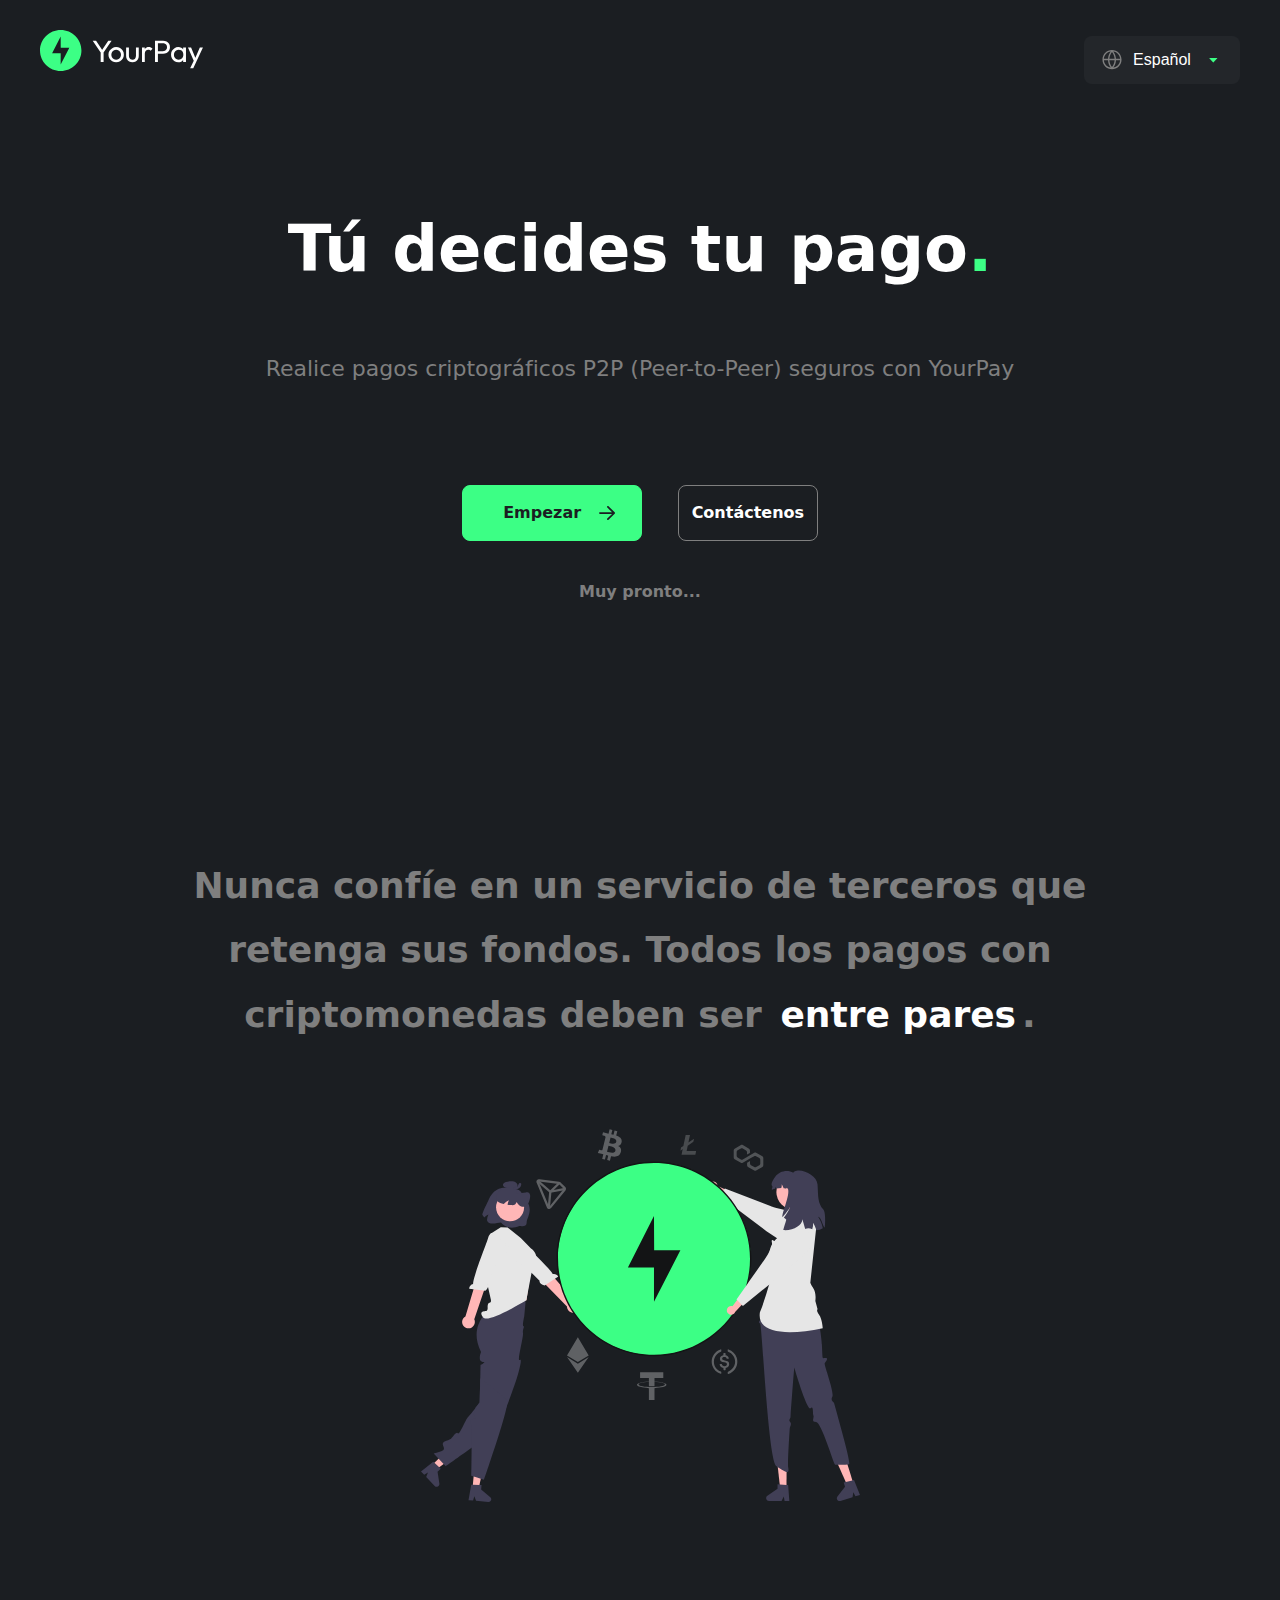
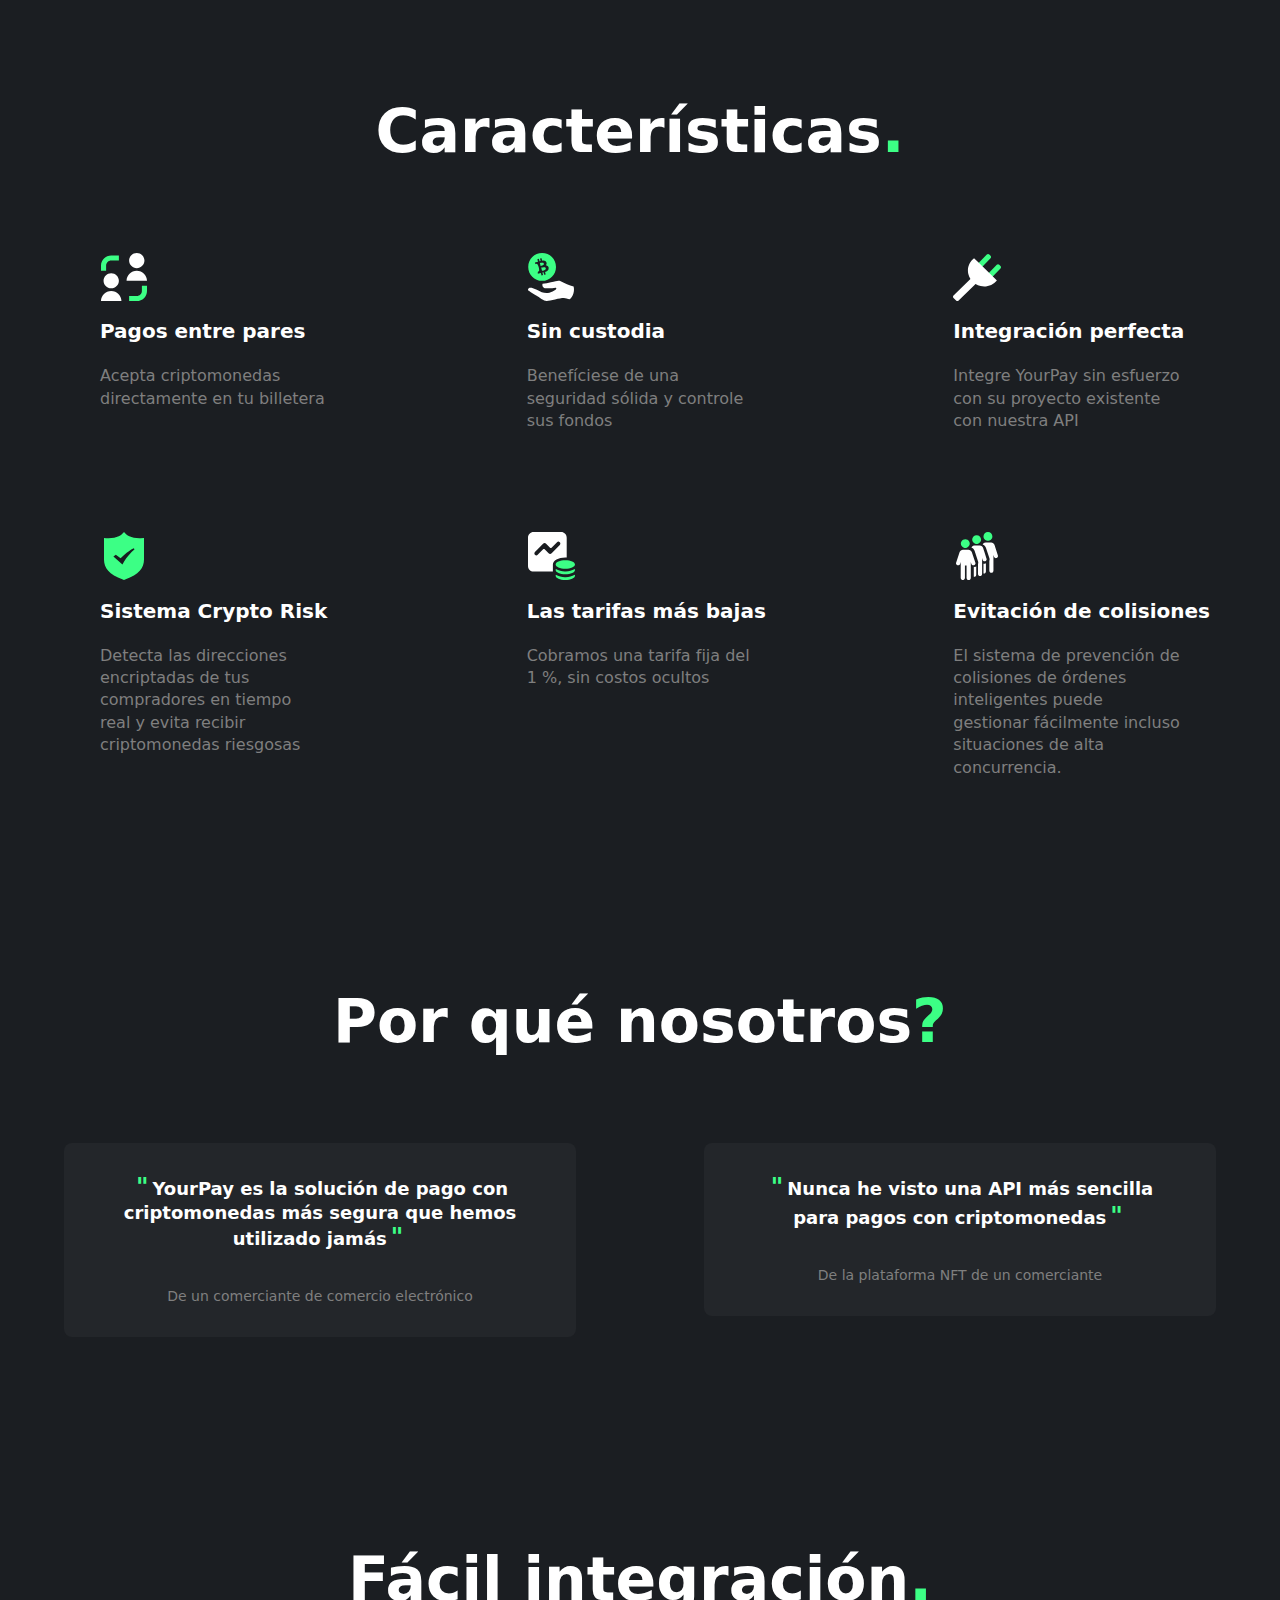
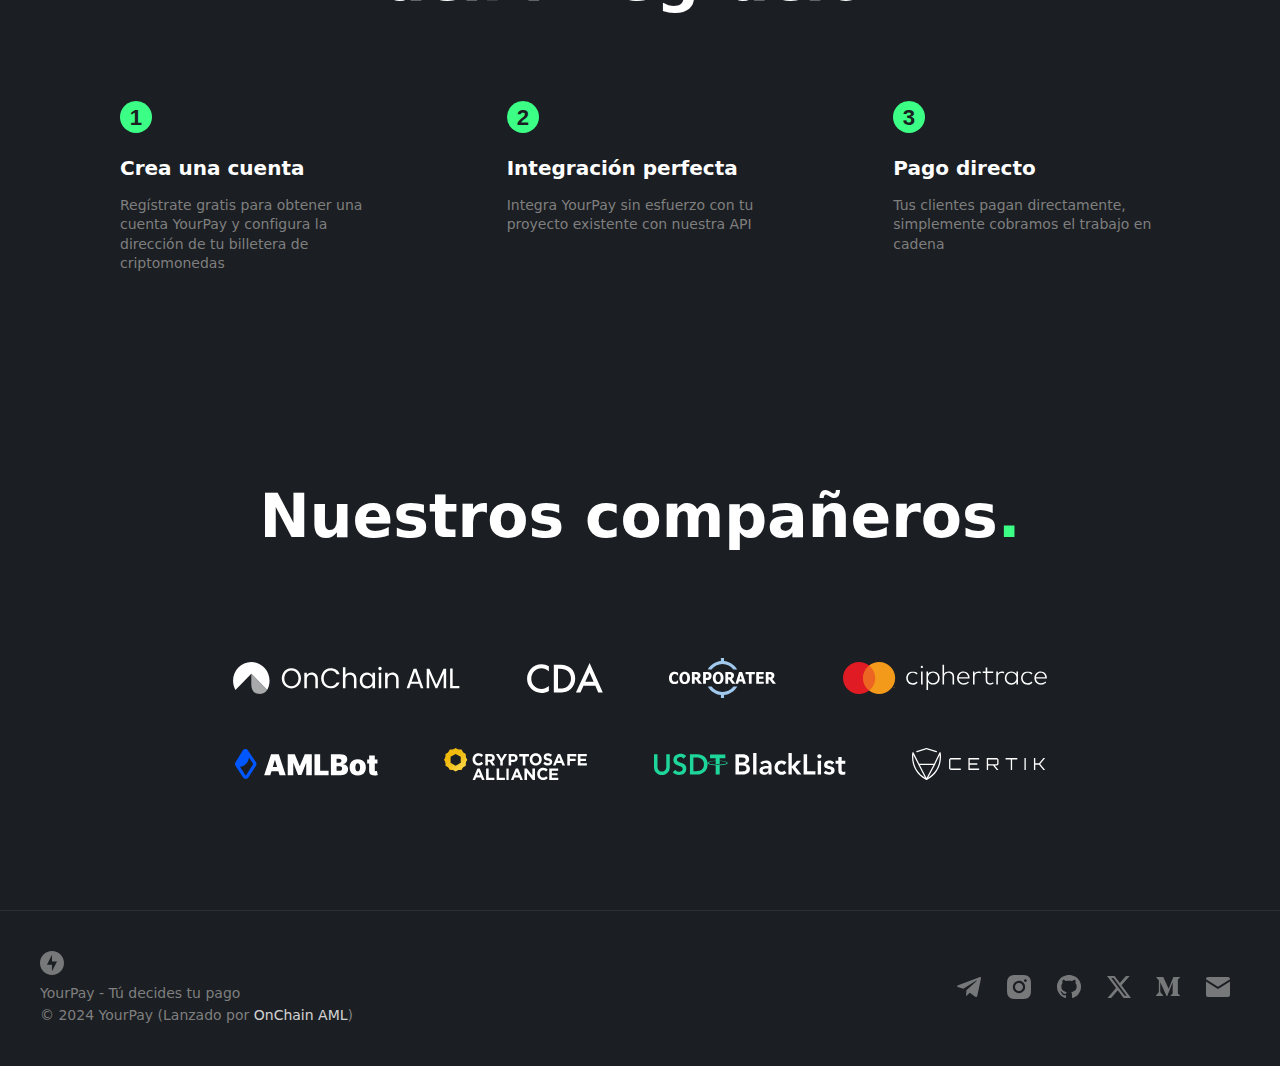
==== es/index.html @ e9e7b2b2 "Add files via upload" ====
<!doctype html>
<html lang="es">
<head>
    <meta charset="utf-8"/>

    <title>YourPay — Acepte pagos en criptomonedas con YourPay</title>

    <meta http-equiv="X-UA-Compatible" content="IE=edge">
    <meta name="viewport" content="width=device-width,initial-scale=1">
    
    <meta name="description" content="YourPay es una pasarela de pago de criptomonedas líder que ofrece pagos de criptomonedas instantáneos. Realice pagos de criptomonedas P2P (peer to peer) seguros con YourPay.">
    <meta name="keywords" content="YourPay, Pasarela de pagos criptográficos, pagos criptográficos P2P, pasarela criptográfica, API de pago criptográfico, pago USDT con Tether, pago Web3">

    <!-- Open Graph / Facebook -->
    <meta property="og:type" content="website">
    <meta property="og:url" content="https://yourpay.ink">
    <meta property="og:title" content="YourPay — Acepte pagos en criptomonedas con YourPay">
    <meta property="og:description" content="YourPay es una pasarela de pago de criptomonedas líder que ofrece pagos de criptomonedas instantáneos. Realice pagos de criptomonedas P2P (peer to peer) seguros con YourPay.">
    <meta property="og:site_name" content="YourPay">
    <meta property="og:image" content="../static/img/yourpay_image.png">

    <!-- Twitter -->
    <meta name="twitter:image" content="../static/img/yourpay_image.png">
    <meta name="twitter:card" content="summary_large_image">
    <meta name="twitter:site" content="@YourPayOfficial">
    <meta name="twitter:creator" content="@YourPayOfficial">
    <meta name="twitter:title" content="YourPay — Acepte pagos en criptomonedas con YourPay">
    <meta name="twitter:description" content="YourPay es una pasarela de pago de criptomonedas líder que ofrece pagos de criptomonedas instantáneos. Realice pagos de criptomonedas P2P (peer to peer) seguros con YourPay.">

    <link rel="shortcut icon" type="image/x-icon" href="../static/img/favicon.png"/>
    <link rel="stylesheet" href="../static/css/style.css?278634" />

</head>

<body class="app">

    <div class="wrap header">
        <h1 class="brand" title="YourPay"><img src="../static/img/logo.svg" width="164" height="auto" title="YourPay" alt="YourPay"></h1>
        <div class="language-menus">
          <button onclick="myFunction()" class="dropbtn"><span class="icon-language"></span>Español</button>
          <div id="myDropdown" class="dropdown-content">
            <a href="../">English</a>
            <a href="../zh-CN/">简体中文</a>
            <a href="../zh-TW/">繁體中文</a>
            <a href="../fr/">Français</a>
            <a href="../ja/">日本語</a>
            <a href="javascript:void(0)" class="active">Español</a>
            <a href="../ko/">한국어</a>
          </div>
        </div>
        <h2>Tú decides tu pago<em>.</em></h2>
        <p>Realice pagos criptográficos P2P (Peer-to-Peer) seguros con YourPay</p>
        <div class="guide">
            <a href="javascript:void(0)" class="btn-launch" disabled="disabled">Empezar</a>
            <a href="https://t.me/YourPay_ink" class="btn-contact" target="_blank">Contáctenos</a>
            <p>Muy pronto...</p>
        </div>
    </div>

    <div class="wrap slogan">
        <h3>
            Nunca confíe en un servicio de terceros que retenga sus fondos. Todos los pagos con criptomonedas deben ser <strong>entre pares</strong>.</h3>
        <img src="../static/img/slogan.svg?9375424" width="440" height="auto" title="Crypto Payments" alt="Crypto Payments">
    </div>

    <div class="wrap features">
        <h4 class="title">Características<em>.</em></h4>
        <div class="clearfix">
            <div class="item">
                <img src="../static/img/icon-feature-01.svg" width="48" height="48" title="Peer-to-peer Payments" alt="Peer-to-peer Payments">
                <h5>Pagos entre pares</h5>
                <p>Acepta criptomonedas directamente en tu billetera</p>
            </div>
            <div class="item">
                <img src="../static/img/icon-feature-02.svg" width="48" height="48" title="Non-Custodial" alt="Non-Custodial">
                <h5>Sin custodia</h5>
                <p>Benefíciese de una seguridad sólida y controle sus fondos</p>
            </div>
            <div class="item">
                <img src="../static/img/icon-feature-03.svg" width="48" height="48" title="Seamless Integration" alt="Seamless Integration">
                <h5>Integración perfecta</h5>
                <p>Integre YourPay sin esfuerzo con su proyecto existente con nuestra API</p>
            </div>
            <div class="item">
                <img src="../static/img/icon-feature-04.svg" width="48" height="48" title="Crypto Risk system" alt="Crypto Risk system">
                <h5>Sistema Crypto Risk</h5>
                <p>Detecta las direcciones encriptadas de tus compradores en tiempo real y evita recibir criptomonedas riesgosas</p>
            </div>
            <div class="item">
                <img src="../static/img/icon-feature-05.svg" width="48" height="48" title="Lowest fees" alt="Lowest fees">
                <h5>Las tarifas más bajas</h5>
                <p>Cobramos una tarifa fija del 1 %, sin costos ocultos</p>
            </div>
            <div class="item">
                <img src="../static/img/icon-feature-06.svg" width="48" height="48" title="Collision avoidance system" alt="Collision avoidance system">
                <h5>Evitación de colisiones</h5>
                <p>El sistema de prevención de colisiones de órdenes inteligentes puede gestionar fácilmente incluso situaciones de alta concurrencia.</p>
            </div>
        </div>
    </div>

    <div class="wrap whyus">
        <h4 class="title">Por qué nosotros<em>?</em></h4>
        <div class="clearfix">
            <div class="item">
                <p><strong>"</strong>YourPay es la solución de pago con criptomonedas más segura que hemos utilizado jamás<strong>"</strong></p>
                <span>De un comerciante de comercio electrónico</span>
            </div>
            <div class="item">
                <p><strong>"</strong>Nunca he visto una API más sencilla para pagos con criptomonedas<strong>"</strong></p>
                <span>De la plataforma NFT de un comerciante</span>
            </div>
        </div>
    </div>

    <div class="wrap integration">
        <h4 class="title">Fácil integración<em>.</em></h4>
        <div class="clearfix">
            <div class="item">
                <img src="../static/img/icon-integration-01.svg" width="32" height="32" title="Set up account" alt="Set up account">
                <h5>Crea una cuenta</h5>
                <p>Regístrate gratis para obtener una cuenta YourPay y configura la dirección de tu billetera de criptomonedas</p>
            </div>
            <div class="item">
                <img src="../static/img/icon-integration-02.svg" width="32" height="32" title="Set up account" alt="Set up account">
                <h5>Integración perfecta</h5>
                <p>Integra YourPay sin esfuerzo con tu proyecto existente con nuestra API</p>
            </div>
            <div class="item">
                <img src="../static/img/icon-integration-03.svg" width="32" height="32" title="Set up account" alt="Set up account">
                <h5>Pago directo</h5>
                <p>Tus clientes pagan directamente, simplemente cobramos el trabajo en cadena</p>
            </div>
        </div>
    </div>

    <div class="wrap partners">
        <h4 class="title">Nuestros compañeros<em>.</em></h4>
        <div class="item clearfix">
            <a href="https://www.onchainaml.com" target="_blank" title="OnChain AML"><img src="../static/img/partner-onchainaml.svg" width="auto" height="40" title="OnChain AML" alt="OnChain AML"></a>
            <a href="https://cryptodefendersalliance.com" target="_blank" title="Crypto Defenders Alliance"><img src="../static/img/partner-cda.svg" width="auto" height="40" title="Crypto Defenders Alliance" alt="Crypto Defenders Alliance"></a>
            <a href="https://corporater.com" target="_blank" title="Corporater"><img src="../static/img/partner-corporater.svg" width="auto" height="40" title="Corporater" alt="Corporater"></a>
            <a href="https://www.mastercard.com/global/en/business/issuers/crypto.html" target="_blank" title="CipherTrace"><img src="../static/img/partner-ciphertrace.svg" width="auto" height="40" title="CipherTrace" alt="CipherTrace"></a>
            <a href="https://amlbot.com" target="_blank" title="AMLBot"><img src="../static/img/partner-amlbot.svg" width="auto" height="40" title="AMLBot" alt="AMLBot"></a>
            <a href="https://www.cryptosafe.org" target="_blank" title="CryptoSafe"><img src="../static/img/partner-cryptosafe.svg" width="auto" height="40" title="CryptoSafe" alt="CryptoSafe Alliance"></a>
            <a href="https://www.usdtblacklist.com" target="_blank" title="USDT BlackList"><img src="../static/img/partner-usdtblacklist.svg" width="auto" height="40" title="USDT BlackList" alt="USDT BlackList"></a>
            <a href="https://www.certik.com" target="_blank" title="CertiK"><img src="../static/img/partner-certik.svg" width="auto" height="40" title="CertiK" alt="CertiK"></a>
            
        </div>
    </div>

    <div class="wrap footer">
        <div class="clearfix">
            <div class="copyright">
                <img src="../static/img/logo-s.svg" width="24" height="24" title="YourPay" alt="YourPay">
                <p>YourPay - Tú decides tu pago</p>
                <p>© 2024 YourPay (Lanzado por <a href="https://www.onchainaml.com" target="_blank" title="OnChain AML">OnChain AML</a>)</p>
            </div>
            <div class="social">
                <a href="https://t.me/YourPay_ink" target="_blank" title="YourPay on Tegelram"><img src="../static/img/social-telegram.svg" width="24" height="24" title="YourPay on Tegelram" alt="YourPay on Tegelram"></a>
                <a href="https://www.instagram.com/yourpay.ink" target="_blank" title="YourPay on Instagram"><img src="../static/img/social-instagram.svg" width="24" height="24" title="YourPay on Instagram" alt="YourPay on Instagram"></a>
                <a href="https://github.com/YourPayOfficial" target="_blank" title="YourPay on Github"><img src="../static/img/social-github.svg" width="24" height="24" title="YourPay on Github" alt="YourPay on Github"></a>
                <a href="https://x.com/YourPayOfficial" target="_blank" title="YourPay on X"><img src="../static/img/social-x.svg" width="24" height="24" title="YourPay on X" alt="YourPay on X"></a>
                <a href="https://medium.com/@YourPay" target="_blank" title="YourPay on Medium"><img src="../static/img/social-medium.svg" width="24" height="24" title="YourPay on Medium" alt="YourPay on Medium"></a>
                <a href="mailto:hello@yourpay.ink" target="_blank" title="Email us"><img src="../static/img/social-email.svg" width="24" height="24" title="Email us" alt="Email us"></a>
            </div>
        </div>
    </div>

<script>
function myFunction() {
  document.getElementById("myDropdown").classList.toggle("show");
}
function filterFunction() {
  const input = document.getElementById("myInput");
  const filter = input.value.toUpperCase();
  const div = document.getElementById("myDropdown");
  const a = div.getElementsByTagName("a");
  for (let i = 0; i < a.length; i++) {
    txtValue = a[i].textContent || a[i].innerText;
    if (txtValue.toUpperCase().indexOf(filter) > -1) {
      a[i].style.display = "";
    } else {
      a[i].style.display = "none";
    }
  }
}
</script>

</body>
</html>
---- static/css/style.css ----
* {
  -webkit-box-sizing: border-box;
  -moz-box-sizing: border-box;
  box-sizing: border-box;
  margin: 0;
  padding: 0;
}
html {
  min-height: 100%;
}
body {
  font: 400 18px/1.4 ui-sans-serif,system-ui,sans-serif,"Apple Color Emoji","Segoe UI Emoji",Segoe UI Symbol,"Noto Color Emoji";
  background: #1B1E22;
  color: #fff;
}
a {
  text-decoration: none;
  border-bottom: 2px;
  word-wrap: break-word;
  color: #fff;
}
a:hover {
  text-decoration: none;
}
img {
  border: 0;
}
.clearfix:before,
.clearfix:after {
  content: "";
  display: table;
}
.clearfix:after {
  clear: both;
}
.wrap {
  max-width: 100%;
  margin: 0 auto;
}
.wrap .title{
  font-size: 60px;
  text-align: center;
  margin-bottom: 80px;
}
.wrap .title em{
  font-style: normal;
  color: #3CFF85;
}

.header{
  padding: 30px 40px;
  position: relative;
}
.header .brand{
  margin-bottom: 120px;
}
.header h2{
  text-align: center;
  font-size: 64px;
  margin-bottom: 60px;
}
.header h2 em{
  font-style: normal;
  color: #3CFF85;
}
.header p{
  text-align: center;
  font-size: 22px;
  color: #7F7F7F;
  padding: 0;
  margin-bottom: 100px;
}
.header .guide{
  text-align: center;
  margin-bottom: 180px;
}
.header .guide .btn-launch{
  width: 180px;
  height: 56px;
  line-height: 54px;
  text-align: center;
  color: #1B1E22;
  font-weight: 600;
  background: #3CFF85 url("../img/arrow-right.svg") no-repeat;
  background-position: 136px center;
  background-size: 16px;
  border-radius: 8px;
  display: inline-block;
  padding-right: 20px;
  font-size: 16px;
  margin-right: 30px;
  border: 1px solid #3CFF85;
/*  pointer-events: none;*/
  cursor: wait;
}
.header .guide .btn-contact{
  width: 140px;
  height: 56px;
  line-height: 54px;
  text-align: center;
  color: #fff;
  font-weight: 600;
  background: none;
  border-radius: 8px;
  display: inline-block;
  font-size: 16px;
  border: 1px solid #7F7F7F;
}
.header .guide .btn-contact:hover{
  border-color: #bbb;
}
.header .guide p{
  margin: 40px 0;
  font-size: 16px;
  font-weight: 600;
}

.language-menus{
  position: absolute;
  top: 36px;
  right: 40px;
}
.dropbtn {
  background: #23262A url("../img/arrow-bottom.svg") 124px center no-repeat;
  color: #fff;
  font-size: 16px;
  width: 156px;
  height: 48px;
  line-height: 48px;
  border-radius: 8px;
  border: none;
  cursor: pointer;
  position: relative;
}
.icon-language{
  width: 20px;
  height: 20px;
  position: absolute;
  background: url("../img/icon-language.svg") no-repeat;
  background-size: 20px 20px;
  top: 14px;
  left: 18px;
}
.dropbtn:hover,
.dropbtn:focus {
  background: #2A2E33 url("../img/arrow-bottom.svg") 124px center no-repeat;
}
.dropdown {
  position: relative;
  display: inline-block;
}
.dropdown-content {
  display: none;
  position: absolute;
  right: 0;
  top: 60px;
  background: #23262A;
  border-radius: 8px;
  min-width: 200px;
  font-size: 16px;
  overflow: auto;
  z-index: 120;
}
.dropdown-content a {
  color: black;
  padding: 12px 20px;
  text-decoration: none;
  display: block;
  color: #fff;
}
.dropdown-content a:hover{
  background: #2A2E33;
}
.dropdown-content a.active{
  opacity: .4;
  cursor: auto;
  background: url("../img/icon-success.svg") 160px center no-repeat;
}
.show {display: block;}

.slogan{
  text-align: center;
}
.slogan h3{
  font-size: 36px;
  line-height: 1.8;
  text-align: center;
  padding: 0 20px;
  max-width: 940px;
  margin: 40px auto;
  color: #7F7F7F;
  display: block;
}
.slogan h3 strong{
  color: #fff;
  padding: 0 6px;
}
.slogan img{
  margin: 40px auto;
  margin-bottom: 180px;
}
.features{
  margin-bottom: 100px;
}
.features .item{
  width: 33.3333%;
  float: left;
  margin-bottom: 100px;
  padding: 0 100px;
}
.features .item h5{
  font-size: 20px;
  margin: 10px 0 20px;
  white-space: nowrap;
  word-break: break-all;
}
.features .item p{
  font-size: 16px;
  color: #7F7F7F;
}

.whyus{
  margin-bottom: 200px;
}
.whyus .item{
  width: 40%;
  float: left;
  border-radius: 8px;
  background: #23262A;
  display: inline-block;
  margin: 0 5%;
  padding: 30px 40px;
  text-align: center;
}
.whyus .item p{
  line-height: 1.2;
  margin-bottom: 30px;
  font-size: 18px;
  font-weight: 600;
}
.whyus .item p strong{
  color: #3CFF85;
  font-size: 24px;
  padding: 0 4px;
}
.whyus .item span{
  font-size: 14px;
  color: #7F7F7F;
}

.integration{
  margin-bottom: 200px;
  padding: 0 60px;
}
.integration .item{
  width: 33.3333%;
  float: left;
  padding: 0 60px;
}
.integration .item h5{
  font-size: 20px;
  margin: 14px 0;
}
.integration .item p{
  color: #7F7F7F;
  font-size: 14px;
}

.partners .item{
  text-align: center;
  margin-bottom: 100px;
  padding: 0 100px;
}
.partners .item a{
  display: inline-block;
  margin: 20px 30px;
}

.footer{
  border-top: 1px solid #2C2F33;
  padding: 40px;
}
.footer .copyright{
  float: left;
  font-size: 14px;
  color: #7F7F7F;
  line-height: 1.6;
}
.footer .copyright a{
  opacity: .8;
}

.footer .social{
  float: right;
  margin-top: 24px;
}
.footer .social a{
  opacity: .4;
  padding: 10px;
}
.footer .social a:hover{
  opacity: 1;
}

@media (max-width: 1100px) {
  .header,
  .footer{
    padding: 30px;
  }
  .header .brand,
  .header .guide{
    margin-bottom: 100px;
  }
  .header h2{
    margin-bottom: 40px;
  }
  .header p,
  .features{
    margin-bottom: 80px;
  }
  .slogan h3{
    margin-bottom: 20px;
  }
  .slogan img{
    width: 400px!important;
    margin-bottom: 120px;
  }
  .features .item{
    padding: 0 40px;
  }
/*  .features .item h5{
    white-space: nowrap;
    word-break: break-all;
  }*/
  .language-menus{
    top: 30px;
    right: 30px;
  }
  .integration{
    padding: 0 20px;
  }
  .integration .item{
    padding: 0 40px;
  }
  .partners .item{
    padding: 0;
  }
}
@media (max-width: 840px) {
  .features .item{
    width: 50%;
    margin-bottom: 60px;
  }
  .features .item p{
    min-height: 70px;
  }
  .integration{
    margin: 0;
  }
  .integration .item{
    width: 50%;
    margin-bottom: 60px;
    padding: 0 20px;
  }
}

@media (max-width: 768px) {
  .header .brand,
  .header .guide,
  .whyus,
  .integration{
    margin-bottom: 80px;
  }
  .header h2{
    font-size: 60px;
  }
  .header p{
    font-size: 18px;
  }
  .header p,
  .features,
  .features .item,
  .wrap .title{
    margin-bottom: 60px;
  }
  .wrap .title{
    font-size: 50px;
  }
  .slogan h3{
    font-size: 30px;
    line-height: 1.4;
    padding: 0 80px;
  }
  .slogan img{
    width: 320px!important;
    margin-bottom: 100px;
  }
  .features .item h5{
    margin: 10px 0;
    word-wrap: break-word;
    word-break: break-all;
    white-space: normal;
  }
  .whyus .item{
    width: 90%;
    margin-bottom: 30px;
    padding: 40px;
  }
  .partners .item a{
    margin: 20px;
  }
  .partners .item a img{
    height: 30px!important;
  }
}

@media (max-width: 640px) {
  .header,
  .footer{
    padding: 30px 20px;
  }
  .header .brand,
  .header .guide,
  .whyus, .integration,
  .partners .item{
    margin-bottom: 40px;
  }
  .header .brand{
    text-align: center;
  }
  .header .brand img{
    width: 140px!important;
  }
  .header h2{
    font-size: 48px;
    line-height: 1.2;
  }
  .slogan h3{
    font-size: 24px;
    padding: 0 30px;
  }
  .slogan img{
    width: 280px!important;
  }
  .wrap .title{
    font-size: 40px;
  }
  .features .item{
    min-height: 220px;
    display: block;
  }
  .whyus .item{
    padding: 30px;
  }
  .integration .item{
    width: 100%;
    text-align: center;
  }
  .integration .item h5{
    margin: 8px 0;
  }
  .partners .item a{
    margin: 10px 14px;
  }
  .dropbtn{
    width: 136px;
    height: 46px;
    line-height: 46px;
    font-size: 14px;
    background: #23262A url(../img/arrow-bottom.svg) 108px center no-repeat;
  }
  .dropbtn:hover,
  .dropbtn:focus {
    background: #2A2E33 url("../img/arrow-bottom.svg") 108px center no-repeat;
  }
  .icon-language{
    width: 16px;
    height: 16px;
    background-size: 16px 16px;
    top: 15px;
  }
  .footer .copyright,
  .footer .social{
    clear: both;
    width: 100%;
    text-align: center;
  }
}

@media (max-width: 480px) {
  .header .brand,
  .header .guide,
  .whyus, .integration,
  .partners .item,
  .header h2{
    margin-bottom: 20px;
  }
  .header h2{
    font-size: 40px;
  }
  .slogan h3{
    padding: 0 30px;
  }
  .header .guide{
    padding: 0 60px;
    margin-bottom: 40px;
  }
  .header .guide .btn-launch{
    width: 100%;
    padding-right: 0;
    margin-right: 0;
    background: #3CFF85;
    margin-bottom: 20px;
  }
  .header .guide .btn-contact{
    width: 100%;
  }
  .slogan h3{
    font-size: 22px;
  }
  .slogan img{
    width: 80%!important;
  }
  .slogan img,
  .features,
  .whyus,
  .integration{
    margin-bottom: 80px;
  }
  .wrap .title{
    font-size: 34px;
  }
  .features .item{
    width: 100%;
    text-align: center;
    min-height: 0;
  }
  .features .item h5{
    margin: 4px 0 10px;
  }
  .integration .item h5{
    margin: 4px 0 8px;
  }
  .wrap.partners .title{
    margin-bottom: 40px;
  }
  .partners .item{
    padding: 0 20px;
  }
  .partners .item a{
    width: 50%;
    text-align: center;
    margin: 0 0 30px;
    float: left;
  }
  .footer .copyright,
  .footer .social{
    width: 100%;
    text-align: center;
  }
  .footer .social a img{
    width: 20px!important;
    height: 20px!important;
  }
  .footer .copyright p{
    margin-bottom: 10px;
  }
  .header .brand{
    margin-bottom: 10px;
  }
  .language-menus{
    position: relative;
    top: inherit;
    right: inherit;
    text-align: center;
    display: block;
    margin: 0 auto;
    width: 136px;
    margin-bottom: 40px;
  }
  .dropdown-content{
    right: auto;
    left: -30px;
  }
}

@media (max-width: 320px) {
  .partners .item a{
    width: 100%;
    margin-bottom: 18px;
  }
}
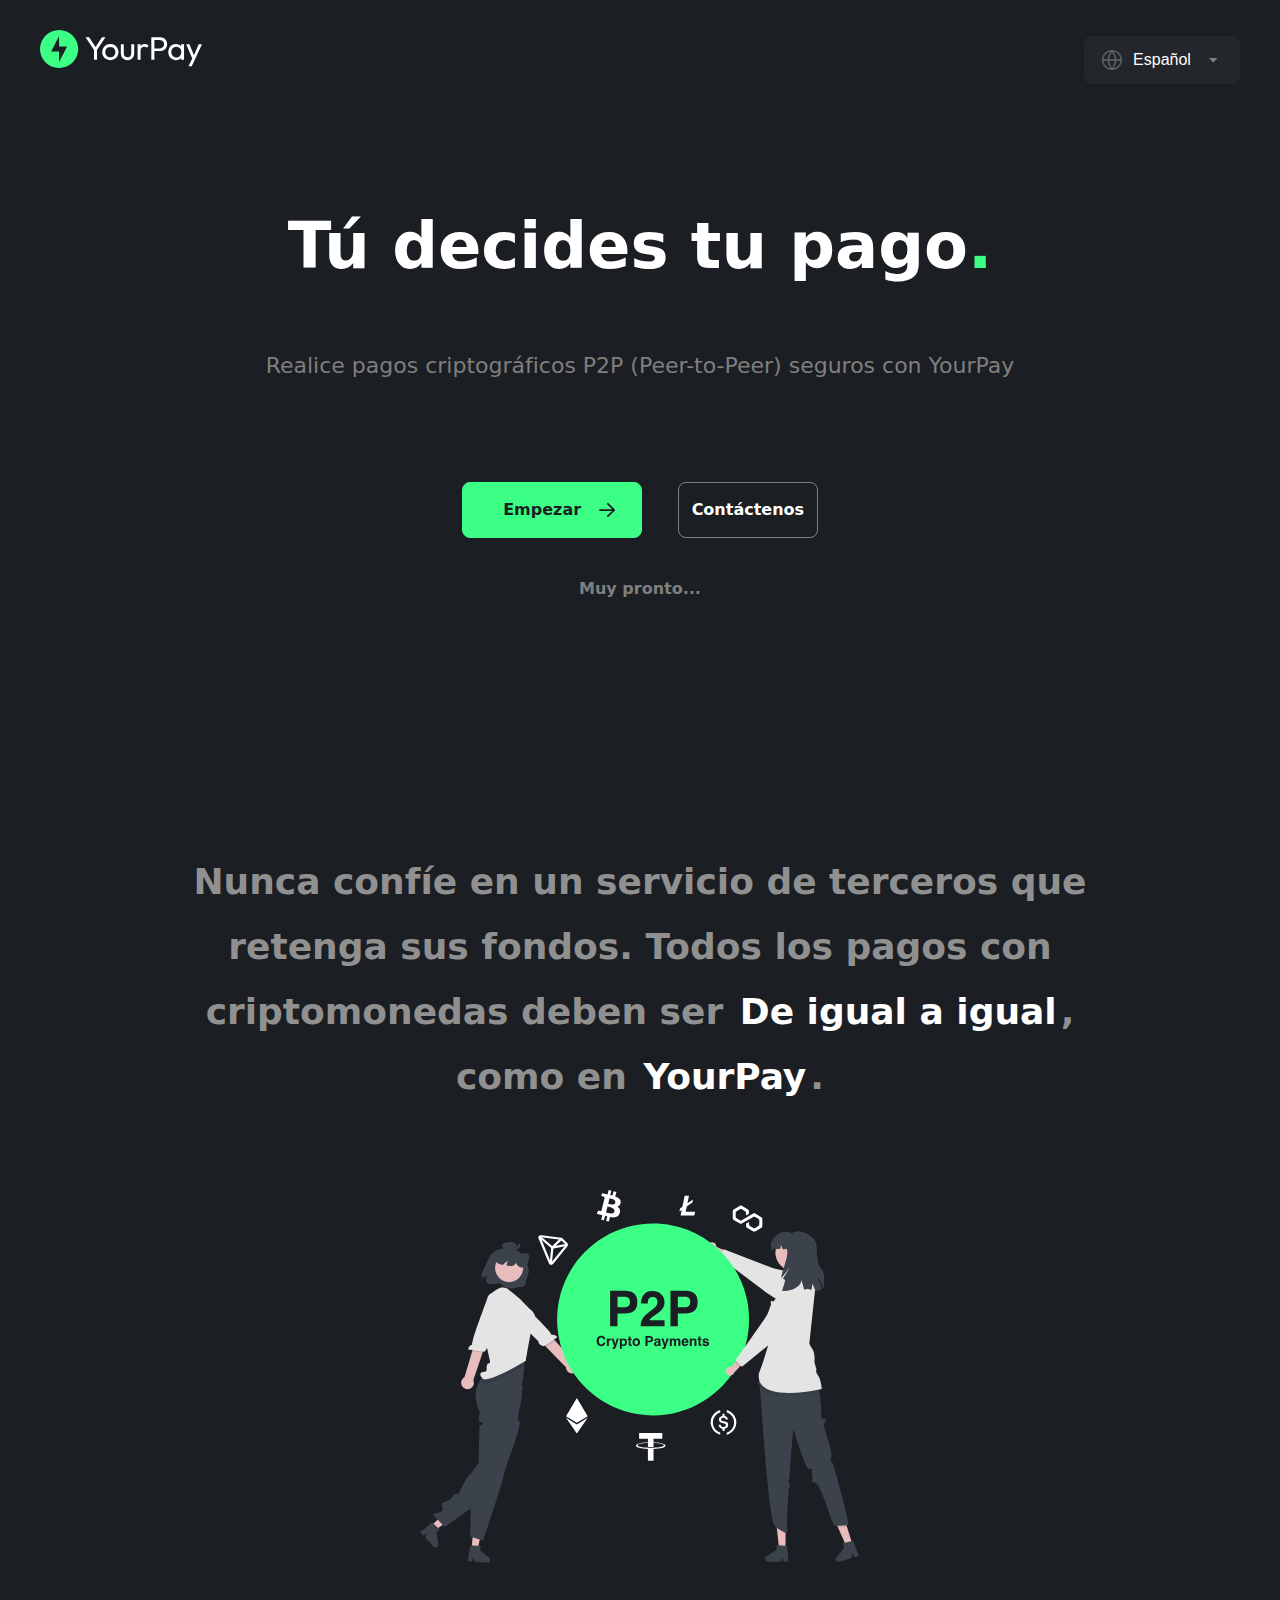
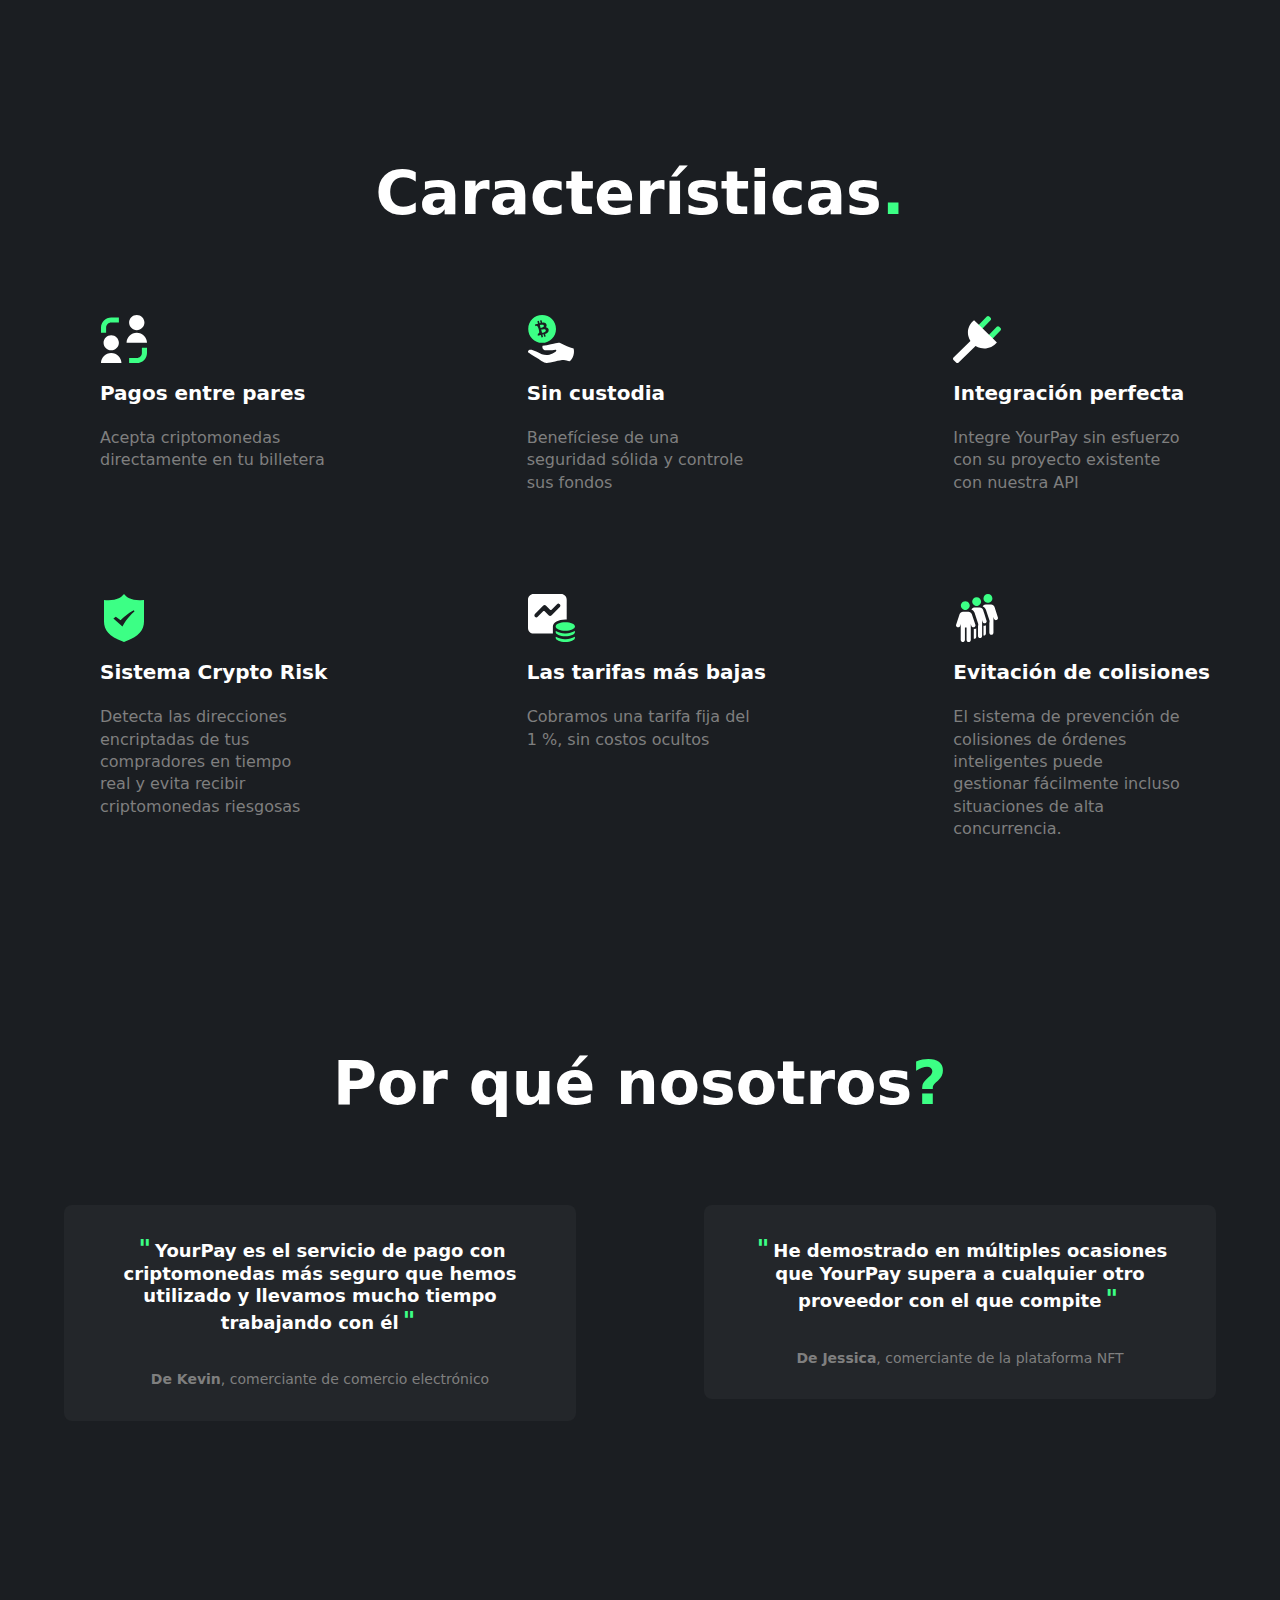
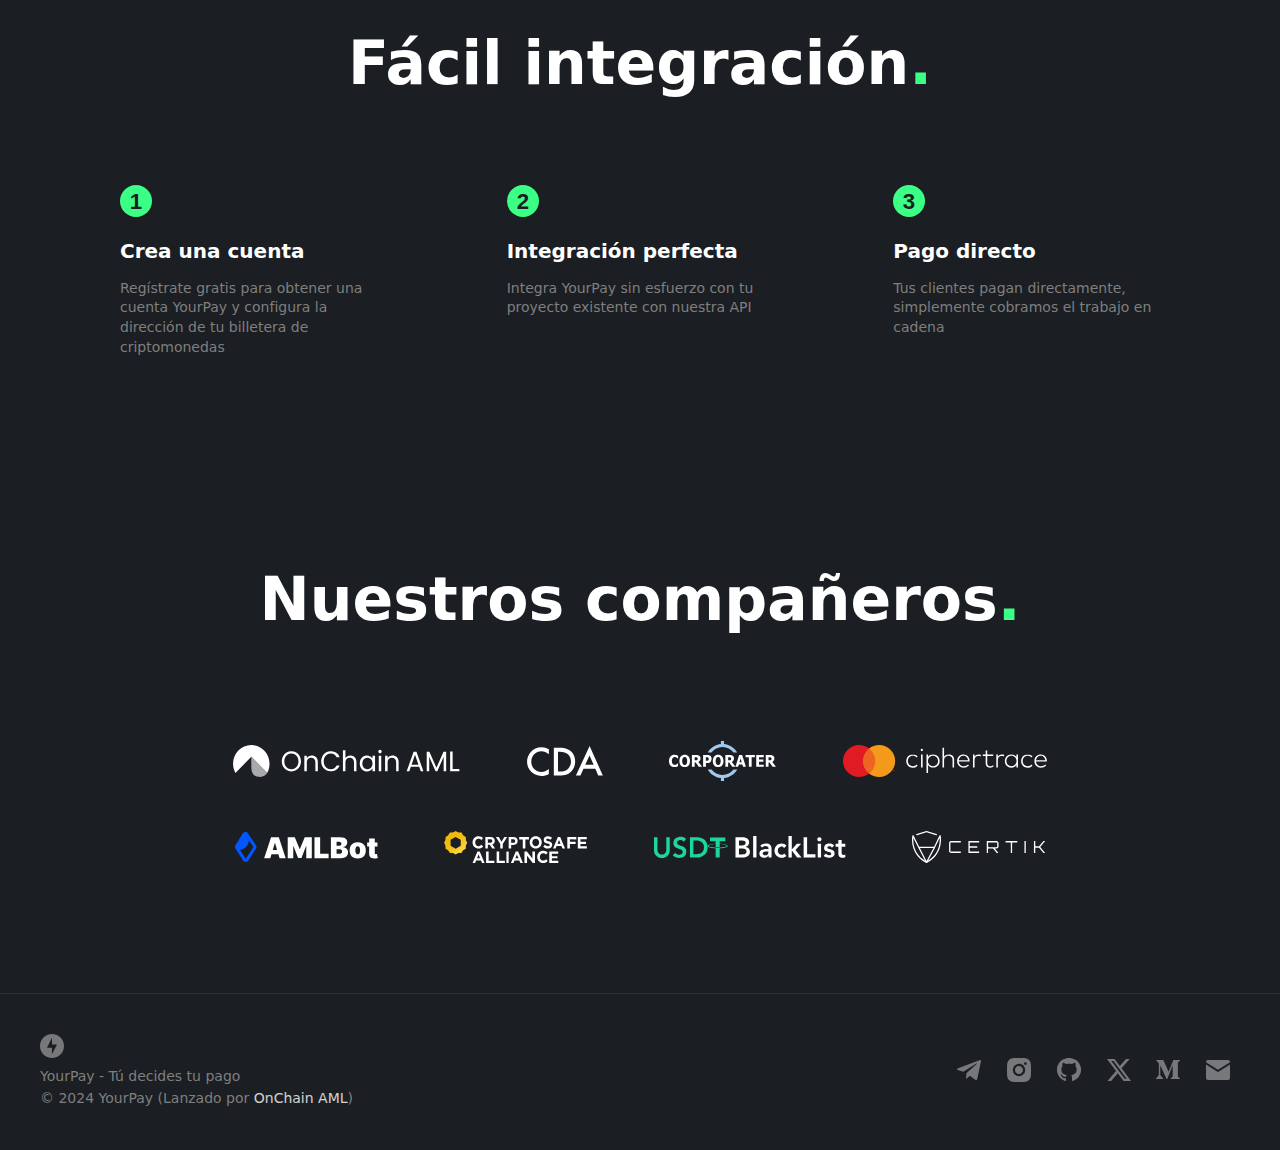
==== commit 464af3e6: "Add files via upload" ====
--- a/es/index.html
+++ b/es/index.html
@@ -59,7 +59,7 @@
 
     <div class="wrap slogan">
         <h3>
-            Nunca confíe en un servicio de terceros que retenga sus fondos. Todos los pagos con criptomonedas deben ser <strong>entre pares</strong>.</h3>
+            Nunca confíe en un servicio de terceros que retenga sus fondos. Todos los pagos con criptomonedas deben ser <strong>De igual a igual</strong>, como en <strong>YourPay</strong>.</h3>
         <img src="../static/img/slogan.svg?9375424" width="440" height="auto" title="Crypto Payments" alt="Crypto Payments">
     </div>
 
@@ -103,12 +103,12 @@
         <h4 class="title">Por qué nosotros<em>?</em></h4>
         <div class="clearfix">
             <div class="item">
-                <p><strong>"</strong>YourPay es la solución de pago con criptomonedas más segura que hemos utilizado jamás<strong>"</strong></p>
-                <span>De un comerciante de comercio electrónico</span>
+                <p><strong>"</strong>YourPay es el servicio de pago con criptomonedas más seguro que hemos utilizado y llevamos mucho tiempo trabajando con él<strong>"</strong></p>
+                <span><strong>De Kevin</strong>, comerciante de comercio electrónico</span>
             </div>
             <div class="item">
-                <p><strong>"</strong>Nunca he visto una API más sencilla para pagos con criptomonedas<strong>"</strong></p>
-                <span>De la plataforma NFT de un comerciante</span>
+                <p><strong>"</strong>He demostrado en múltiples ocasiones que YourPay supera a cualquier otro proveedor con el que compite<strong>"</strong></p>
+                <span><strong>De Jessica</strong>, comerciante de la plataforma NFT</span>
             </div>
         </div>
     </div>
--- a/static/css/style.css
+++ b/static/css/style.css
@@ -74,7 +74,7 @@
   text-align: center;
   margin-bottom: 180px;
 }
-.header .guide .btn-launch{
+.header .guide a.btn-launch{
   width: 180px;
   height: 56px;
   line-height: 54px;
@@ -93,7 +93,7 @@
 /*  pointer-events: none;*/
   cursor: wait;
 }
-.header .guide .btn-contact{
+.header .guide a.btn-contact{
   width: 140px;
   height: 56px;
   line-height: 54px;
@@ -106,7 +106,13 @@
   font-size: 16px;
   border: 1px solid #7F7F7F;
 }
-.header .guide .btn-contact:hover{
+.header .guide a.btn-launch:hover{
+  border-color: #38E87A;
+  background: #38E87A url("../img/arrow-right.svg") no-repeat;
+  background-position: 136px center;
+  background-size: 16px;
+}
+.header .guide a.btn-contact:hover{
   border-color: #bbb;
 }
 .header .guide p{
@@ -188,12 +194,12 @@
   padding: 0 20px;
   max-width: 940px;
   margin: 40px auto;
-  color: #7F7F7F;
+  color: #909090;
   display: block;
 }
 .slogan h3 strong{
   color: #fff;
-  padding: 0 6px;
+  padding: 0 4px;
 }
 .slogan img{
   margin: 40px auto;
@@ -275,6 +281,9 @@
   display: inline-block;
   margin: 20px 30px;
 }
+.partners .item a:hover{
+  opacity: .6;
+}
 
 .footer{
   border-top: 1px solid #2C2F33;
@@ -419,14 +428,13 @@
   .footer{
     padding: 30px 20px;
   }
-  .header .brand,
   .header .guide,
   .whyus, .integration,
   .partners .item{
     margin-bottom: 40px;
   }
   .header .brand{
-    text-align: center;
+    margin-bottom: 60px;
   }
   .header .brand img{
     width: 140px!important;
@@ -461,6 +469,9 @@
   }
   .partners .item a{
     margin: 10px 14px;
+  }
+  .language-menus{
+    right: 20px;
   }
   .dropbtn{
     width: 136px;
@@ -488,7 +499,6 @@
 }
 
 @media (max-width: 480px) {
-  .header .brand,
   .header .guide,
   .whyus, .integration,
   .partners .item,
@@ -502,7 +512,7 @@
     padding: 0 30px;
   }
   .header .guide{
-    padding: 0 60px;
+    padding: 0 40px;
     margin-bottom: 40px;
   }
   .header .guide .btn-launch{
@@ -565,8 +575,29 @@
   .footer .copyright p{
     margin-bottom: 10px;
   }
+  .language-menus{
+    width: 136px;
+    margin-bottom: 40px;
+  }
+  .whyus .item{
+    padding: 20px;
+  }
+  .features .item p{
+    min-height: 0;
+  }
+}
+
+@media (max-width: 320px) {
+  .partners .item a{
+    width: 100%;
+    margin-bottom: 18px;
+  }
   .header .brand{
+    text-align: center;
     margin-bottom: 10px;
+  }
+  .header h2{
+    margin: 40px 0 20px;
   }
   .language-menus{
     position: relative;
@@ -575,18 +606,30 @@
     text-align: center;
     display: block;
     margin: 0 auto;
-    width: 136px;
-    margin-bottom: 40px;
   }
   .dropdown-content{
     right: auto;
     left: -30px;
   }
-}
-
-@media (max-width: 320px) {
+  .header h2{
+    font-size: 36px;
+  }
+  .header .guide p{
+    margin: 30px 0;
+  }
+  .whyus .item{
+    padding: 20px 14px;
+  }
+  .whyus .item p{
+    margin-bottom: 20px;
+  }
   .partners .item a{
-    width: 100%;
-    margin-bottom: 18px;
-  }
-}
+    margin-bottom: 22px;
+  }
+  .partners .item a img{
+    height: 34px !important;
+  }
+  .footer .social a{
+    padding: 8px;
+  }
+}
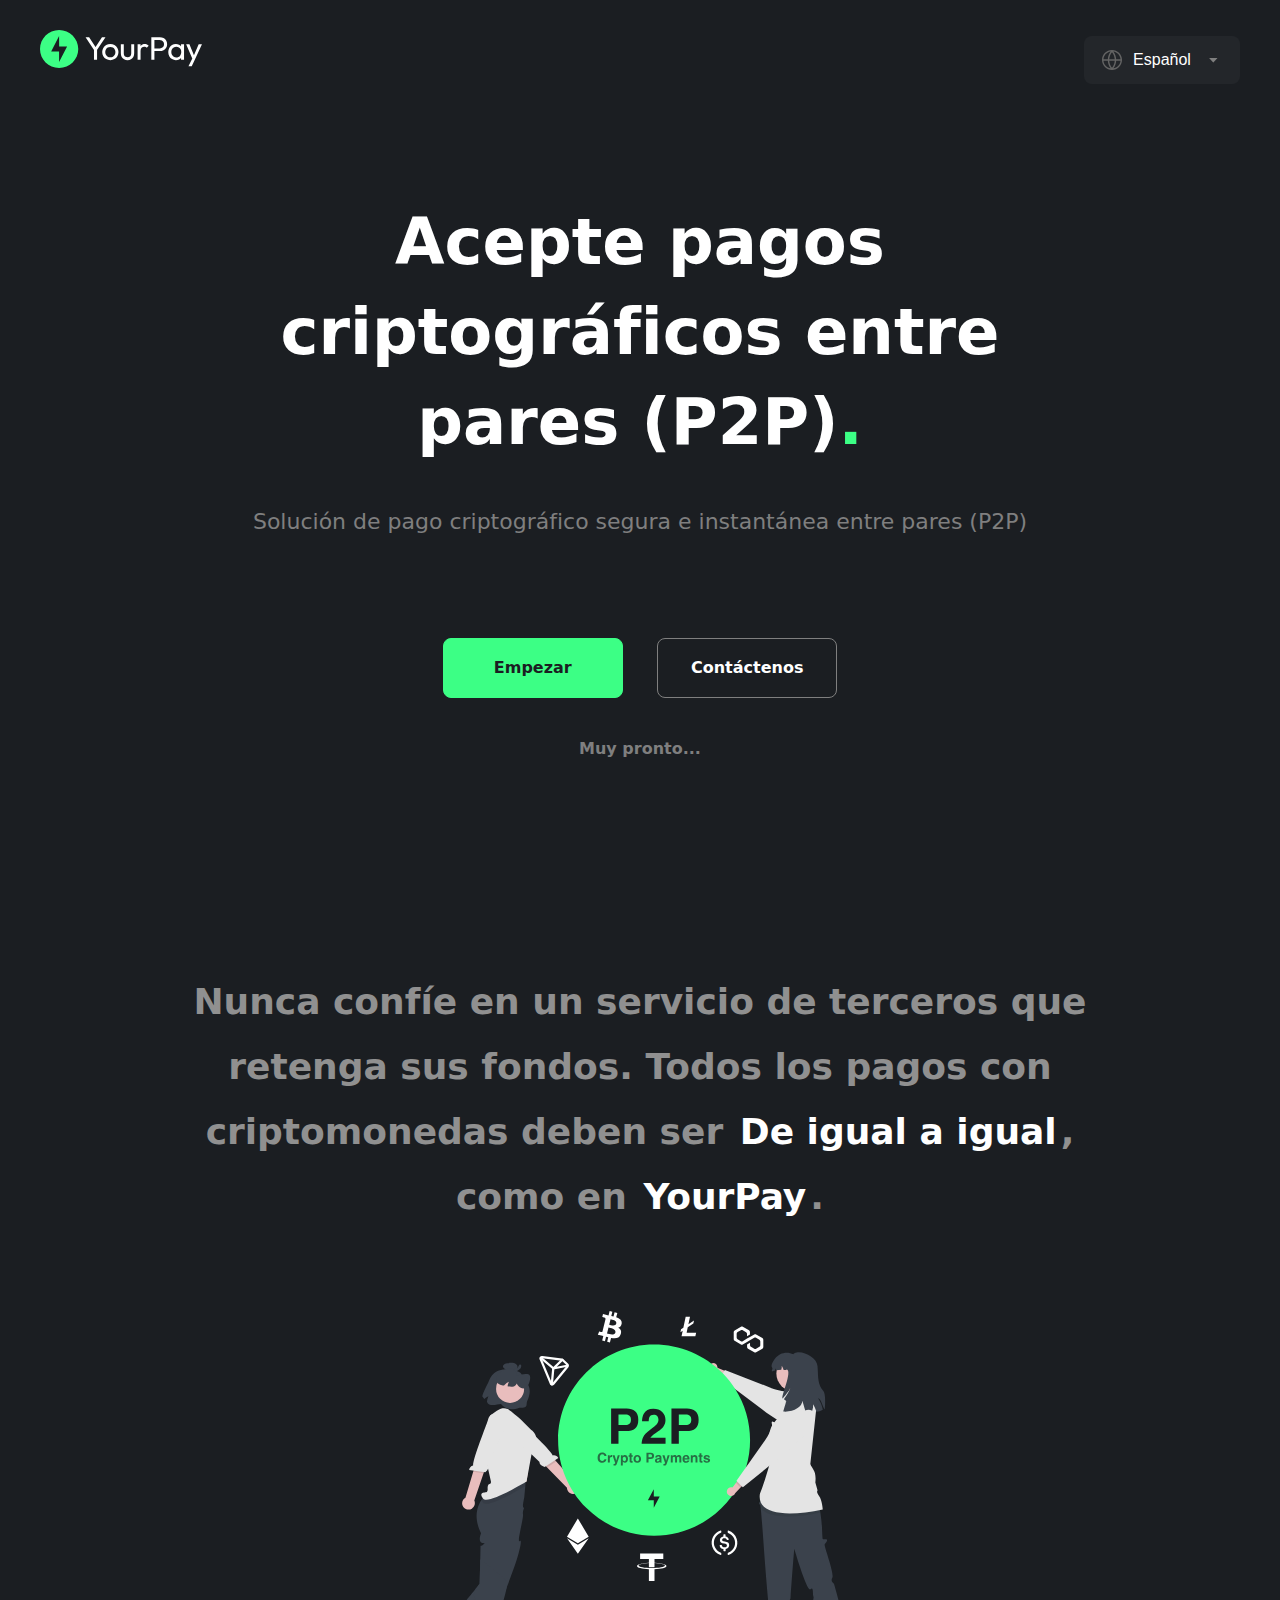
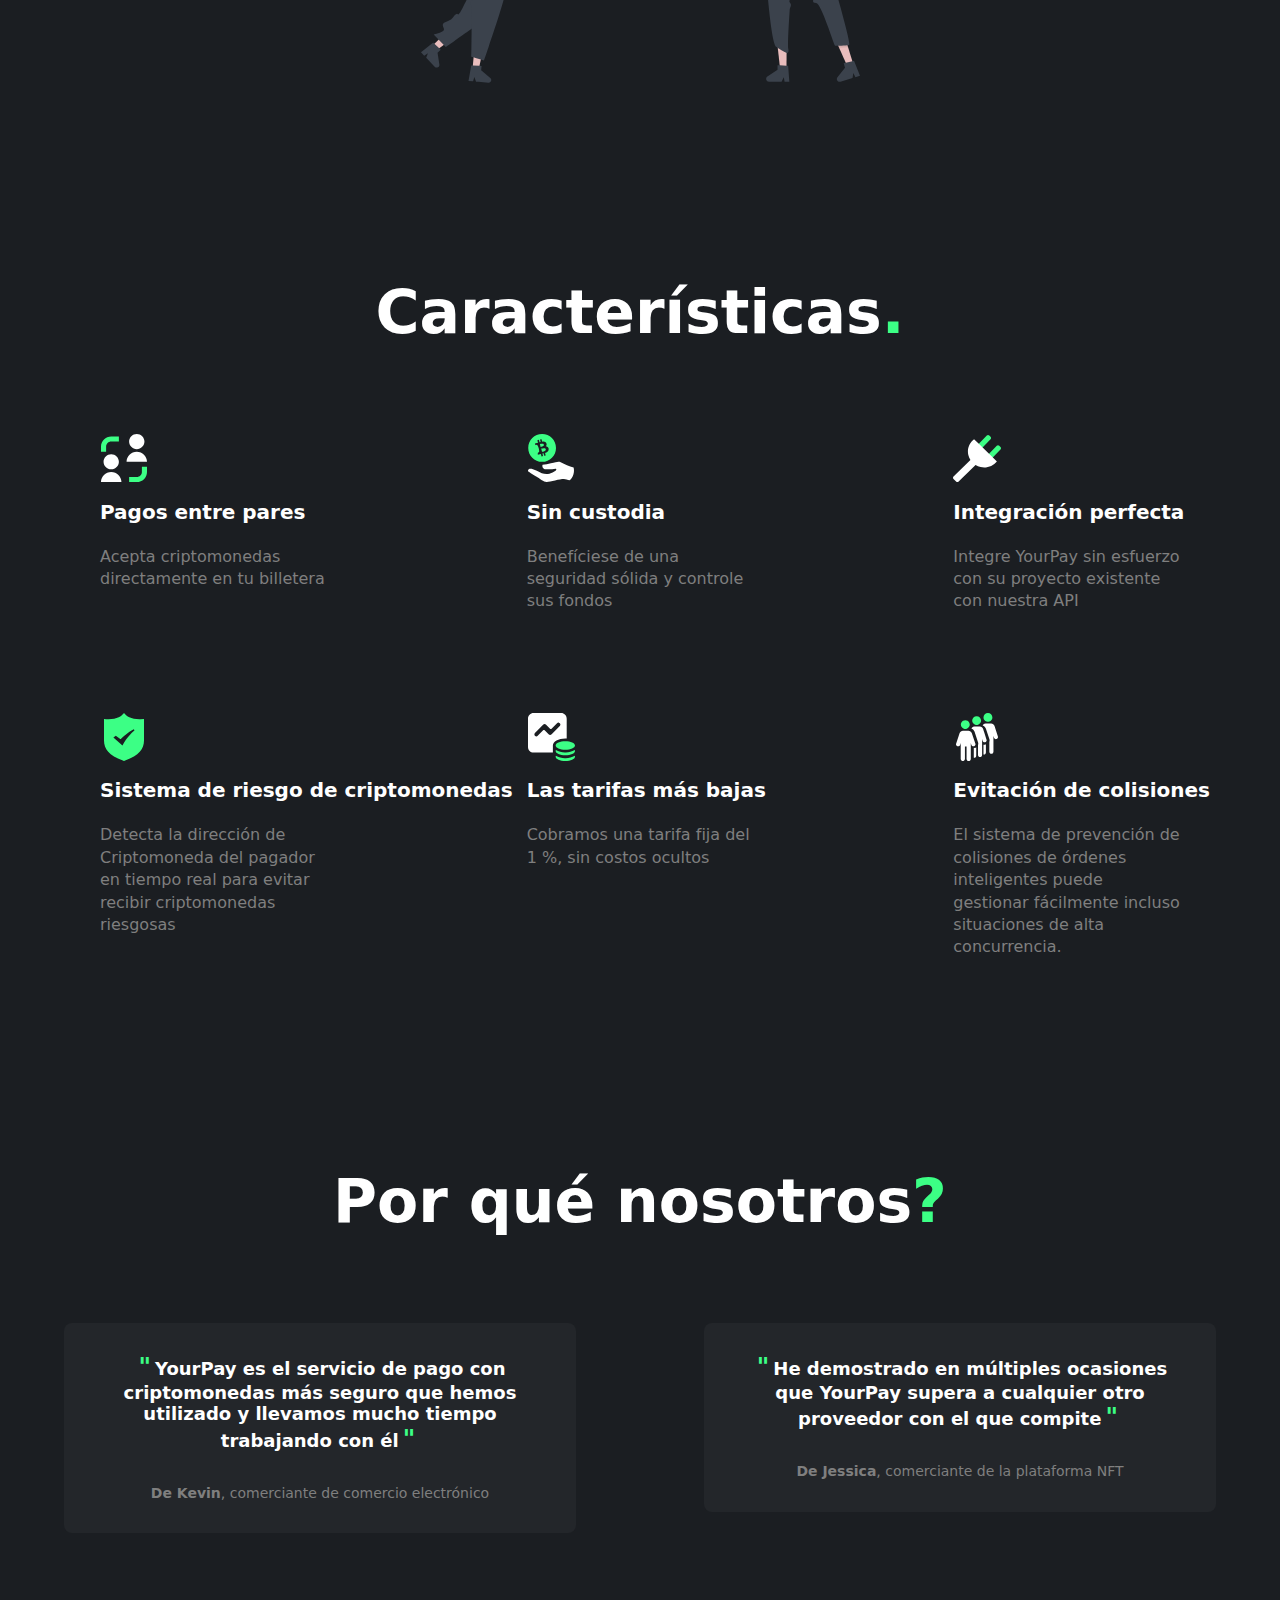
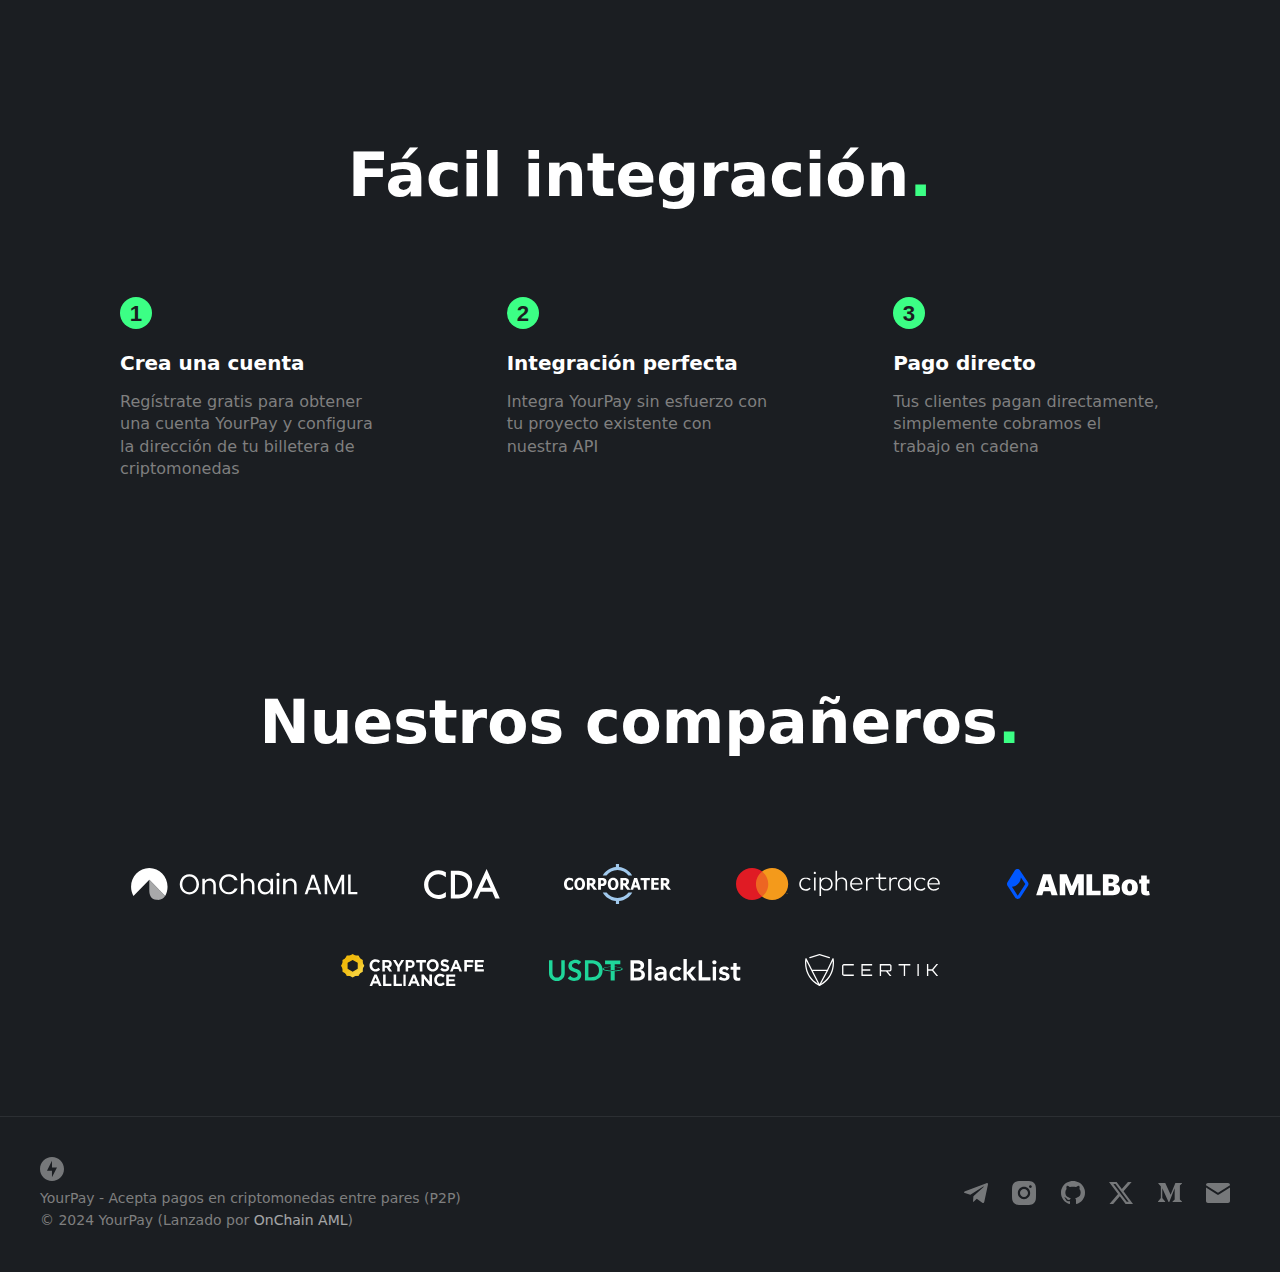
==== commit 32b73f96: "Add files via upload" ====
--- a/es/index.html
+++ b/es/index.html
@@ -3,19 +3,19 @@
 <head>
     <meta charset="utf-8"/>
 
-    <title>YourPay — Acepte pagos en criptomonedas con YourPay</title>
+    <title>YourPay - Acepta pagos en criptomonedas entre pares (P2P)</title>
 
     <meta http-equiv="X-UA-Compatible" content="IE=edge">
     <meta name="viewport" content="width=device-width,initial-scale=1">
     
-    <meta name="description" content="YourPay es una pasarela de pago de criptomonedas líder que ofrece pagos de criptomonedas instantáneos. Realice pagos de criptomonedas P2P (peer to peer) seguros con YourPay.">
-    <meta name="keywords" content="YourPay, Pasarela de pagos criptográficos, pagos criptográficos P2P, pasarela criptográfica, API de pago criptográfico, pago USDT con Tether, pago Web3">
+    <meta name="description" content="YourPay es la mejor pasarela de pago de criptomonedas, una solución de pago de criptomonedas Peer-to-Peer (P2P) segura e instantánea.">
+    <meta name="keywords" content="YourPay,Pasarela de pagos de criptomonedas,Pagos de criptomonedas P2P,Pasarela de criptomonedas,API de pago de criptomonedas,Pago USDT con Tether,Pago Web3">
 
     <!-- Open Graph / Facebook -->
     <meta property="og:type" content="website">
     <meta property="og:url" content="https://yourpay.ink">
-    <meta property="og:title" content="YourPay — Acepte pagos en criptomonedas con YourPay">
-    <meta property="og:description" content="YourPay es una pasarela de pago de criptomonedas líder que ofrece pagos de criptomonedas instantáneos. Realice pagos de criptomonedas P2P (peer to peer) seguros con YourPay.">
+    <meta property="og:title" content="YourPay - Acepta pagos en criptomonedas entre pares (P2P)">
+    <meta property="og:description" content="YourPay es la mejor pasarela de pago de criptomonedas, una solución de pago de criptomonedas Peer-to-Peer (P2P) segura e instantánea.">
     <meta property="og:site_name" content="YourPay">
     <meta property="og:image" content="../static/img/yourpay_image.png">
 
@@ -24,8 +24,8 @@
     <meta name="twitter:card" content="summary_large_image">
     <meta name="twitter:site" content="@YourPayOfficial">
     <meta name="twitter:creator" content="@YourPayOfficial">
-    <meta name="twitter:title" content="YourPay — Acepte pagos en criptomonedas con YourPay">
-    <meta name="twitter:description" content="YourPay es una pasarela de pago de criptomonedas líder que ofrece pagos de criptomonedas instantáneos. Realice pagos de criptomonedas P2P (peer to peer) seguros con YourPay.">
+    <meta name="twitter:title" content="YourPay - Acepta pagos en criptomonedas entre pares (P2P)">
+    <meta name="twitter:description" content="YourPay es la mejor pasarela de pago de criptomonedas, una solución de pago de criptomonedas Peer-to-Peer (P2P) segura e instantánea.">
 
     <link rel="shortcut icon" type="image/x-icon" href="../static/img/favicon.png"/>
     <link rel="stylesheet" href="../static/css/style.css?278634" />
@@ -48,8 +48,8 @@
             <a href="../ko/">한국어</a>
           </div>
         </div>
-        <h2>Tú decides tu pago<em>.</em></h2>
-        <p>Realice pagos criptográficos P2P (Peer-to-Peer) seguros con YourPay</p>
+        <h2>Acepte pagos criptográficos entre pares (P2P)<em>.</em></h2>
+        <p>Solución de pago criptográfico segura e instantánea entre pares (P2P)</p>
         <div class="guide">
             <a href="javascript:void(0)" class="btn-launch" disabled="disabled">Empezar</a>
             <a href="https://t.me/YourPay_ink" class="btn-contact" target="_blank">Contáctenos</a>
@@ -83,8 +83,8 @@
             </div>
             <div class="item">
                 <img src="../static/img/icon-feature-04.svg" width="48" height="48" title="Crypto Risk system" alt="Crypto Risk system">
-                <h5>Sistema Crypto Risk</h5>
-                <p>Detecta las direcciones encriptadas de tus compradores en tiempo real y evita recibir criptomonedas riesgosas</p>
+                <h5>Sistema de riesgo de criptomonedas</h5>
+                <p>Detecta la dirección de Criptomoneda del pagador en tiempo real para evitar recibir criptomonedas riesgosas</p>
             </div>
             <div class="item">
                 <img src="../static/img/icon-feature-05.svg" width="48" height="48" title="Lowest fees" alt="Lowest fees">
@@ -153,7 +153,7 @@
         <div class="clearfix">
             <div class="copyright">
                 <img src="../static/img/logo-s.svg" width="24" height="24" title="YourPay" alt="YourPay">
-                <p>YourPay - Tú decides tu pago</p>
+                <p>YourPay - Acepta pagos en criptomonedas entre pares (P2P)</p>
                 <p>© 2024 YourPay (Lanzado por <a href="https://www.onchainaml.com" target="_blank" title="OnChain AML">OnChain AML</a>)</p>
             </div>
             <div class="social">
--- a/static/css/style.css
+++ b/static/css/style.css
@@ -9,7 +9,7 @@
   min-height: 100%;
 }
 body {
-  font: 400 18px/1.4 ui-sans-serif,system-ui,sans-serif,"Apple Color Emoji","Segoe UI Emoji",Segoe UI Symbol,"Noto Color Emoji";
+  font: 400 14px/1.4 ui-sans-serif,system-ui,sans-serif,"Apple Color Emoji","Segoe UI Emoji",Segoe UI Symbol,"Noto Color Emoji";
   background: #1B1E22;
   color: #fff;
 }
@@ -53,78 +53,14 @@
 }
 .header .brand{
   margin-bottom: 120px;
-}
-.header h2{
-  text-align: center;
-  font-size: 64px;
-  margin-bottom: 60px;
-}
-.header h2 em{
-  font-style: normal;
-  color: #3CFF85;
-}
-.header p{
-  text-align: center;
-  font-size: 22px;
-  color: #7F7F7F;
-  padding: 0;
-  margin-bottom: 100px;
-}
-.header .guide{
-  text-align: center;
-  margin-bottom: 180px;
-}
-.header .guide a.btn-launch{
-  width: 180px;
-  height: 56px;
-  line-height: 54px;
-  text-align: center;
-  color: #1B1E22;
-  font-weight: 600;
-  background: #3CFF85 url("../img/arrow-right.svg") no-repeat;
-  background-position: 136px center;
-  background-size: 16px;
-  border-radius: 8px;
-  display: inline-block;
-  padding-right: 20px;
-  font-size: 16px;
-  margin-right: 30px;
-  border: 1px solid #3CFF85;
-/*  pointer-events: none;*/
-  cursor: wait;
-}
-.header .guide a.btn-contact{
-  width: 140px;
-  height: 56px;
-  line-height: 54px;
-  text-align: center;
-  color: #fff;
-  font-weight: 600;
-  background: none;
-  border-radius: 8px;
-  display: inline-block;
-  font-size: 16px;
-  border: 1px solid #7F7F7F;
-}
-.header .guide a.btn-launch:hover{
-  border-color: #38E87A;
-  background: #38E87A url("../img/arrow-right.svg") no-repeat;
-  background-position: 136px center;
-  background-size: 16px;
-}
-.header .guide a.btn-contact:hover{
-  border-color: #bbb;
-}
-.header .guide p{
-  margin: 40px 0;
-  font-size: 16px;
-  font-weight: 600;
+  animation: fadenum 2s 1;
 }
 
 .language-menus{
   position: absolute;
   top: 36px;
   right: 40px;
+  animation: fadenum 4s 1;
 }
 .dropbtn {
   background: #23262A url("../img/arrow-bottom.svg") 124px center no-repeat;
@@ -182,7 +118,86 @@
   cursor: auto;
   background: url("../img/icon-success.svg") 160px center no-repeat;
 }
-.show {display: block;}
+.show {
+  display: block;
+}
+
+.header h2{
+  text-align: center;
+  font-size: 64px;
+  max-width: 940px;
+  margin: 0 auto 40px;
+  -webkit-animation: fade-in-up 700ms 0ms ease-in-out both;
+  animation: fade-in-up 700ms 0ms ease-in-out both;
+}
+.header h2 em{
+  font-style: normal;
+  color: #3CFF85;
+}
+.header p{
+  text-align: center;
+  font-size: 22px;
+  color: #7F7F7F;
+  padding: 0;
+  margin-bottom: 100px;
+  -webkit-animation: fade-in-up 700ms 200ms ease-in-out both;
+  animation: fade-in-up 700ms 200ms ease-in-out both;
+}
+.header .guide{
+  text-align: center;
+  margin-bottom: 140px;
+  -webkit-animation: fade-in-up 700ms 400ms ease-in-out both;
+  animation: fade-in-up 700ms 400ms ease-in-out both;
+}
+.header .guide a.btn-launch,
+.header .guide a.btn-contact{
+  width: 180px;
+  height: 60px;
+  line-height: 58px;
+  text-align: center;
+  font-weight: 600;
+  border-radius: 8px;
+  display: inline-block;
+  font-size: 16px;
+}
+
+.header .guide a.btn-launch{
+  color: #1B1E22;
+  background: #3CFF85;
+  border: 1px solid #3CFF85;
+  margin-right: 30px;
+  cursor: wait;
+}
+.header .guide a.btn-launch:hover{
+  opacity: .8;
+}
+/*.header .guide a.btn-launch .arrow-right{
+  width: 16px;
+  height: 16px;
+  position: absolute;
+  right: 32px;
+  top: 2px;
+  transform: translateX(0);
+  transition: transform 0.2s linear;
+}*/
+/*.header .guide a.btn-launch:hover .arrow-right{
+  transform: translateX(4px);
+  transition: transform 0.2s linear;
+}*/
+
+.header .guide a.btn-contact{
+  color: #fff;
+  background: none;
+  border: 1px solid #7F7F7F;
+}
+.header .guide a.btn-contact:hover{
+  border-color: #bbb;
+}
+.header .guide p{
+  margin: 40px 0;
+  font-size: 16px;
+  font-weight: 600;
+}
 
 .slogan{
   text-align: center;
@@ -223,6 +238,14 @@
 .features .item p{
   font-size: 16px;
   color: #7F7F7F;
+}
+.features .item img{
+  transform: translateX(0);
+  transition: transform 0.2s linear
+}
+.features .item:hover img{
+  transform: translateX(8px);
+transition: transform 0.2s linear;
 }
 
 .whyus{
@@ -237,6 +260,12 @@
   margin: 0 5%;
   padding: 30px 40px;
   text-align: center;
+  transform: translateY(0);
+  transition: transform 0.2s linear
+}
+.whyus .item:hover{
+  transform: translateY(-8px);
+  transition: transform 0.2s linear;
 }
 .whyus .item p{
   line-height: 1.2;
@@ -269,7 +298,7 @@
 }
 .integration .item p{
   color: #7F7F7F;
-  font-size: 14px;
+  font-size: 16px;
 }
 
 .partners .item{
@@ -296,7 +325,10 @@
   line-height: 1.6;
 }
 .footer .copyright a{
-  opacity: .8;
+  opacity: .6;
+}
+.footer .copyright a:hover{
+  opacity: 1;
 }
 
 .footer .social{
@@ -515,14 +547,14 @@
     padding: 0 40px;
     margin-bottom: 40px;
   }
-  .header .guide .btn-launch{
+  .header .guide a.btn-launch{
     width: 100%;
     padding-right: 0;
     margin-right: 0;
     background: #3CFF85;
     margin-bottom: 20px;
   }
-  .header .guide .btn-contact{
+  .header .guide a.btn-contact{
     width: 100%;
   }
   .slogan h3{
@@ -633,3 +665,20 @@
     padding: 8px;
   }
 }
+
+@-webkit-keyframes fade-in-up {
+  0% {
+    -webkit-transform: translateY(60px);
+    transform: translateY(60px);
+    opacity: 0;
+  }
+  100% {
+    -webkit-transform: translateY(0);
+    transform: translateY(0);
+    opacity: 1;
+  }
+}
+@keyframes fadenum{
+   0%{ opacity: 0;}
+   100%{ opacity: 1;}
+}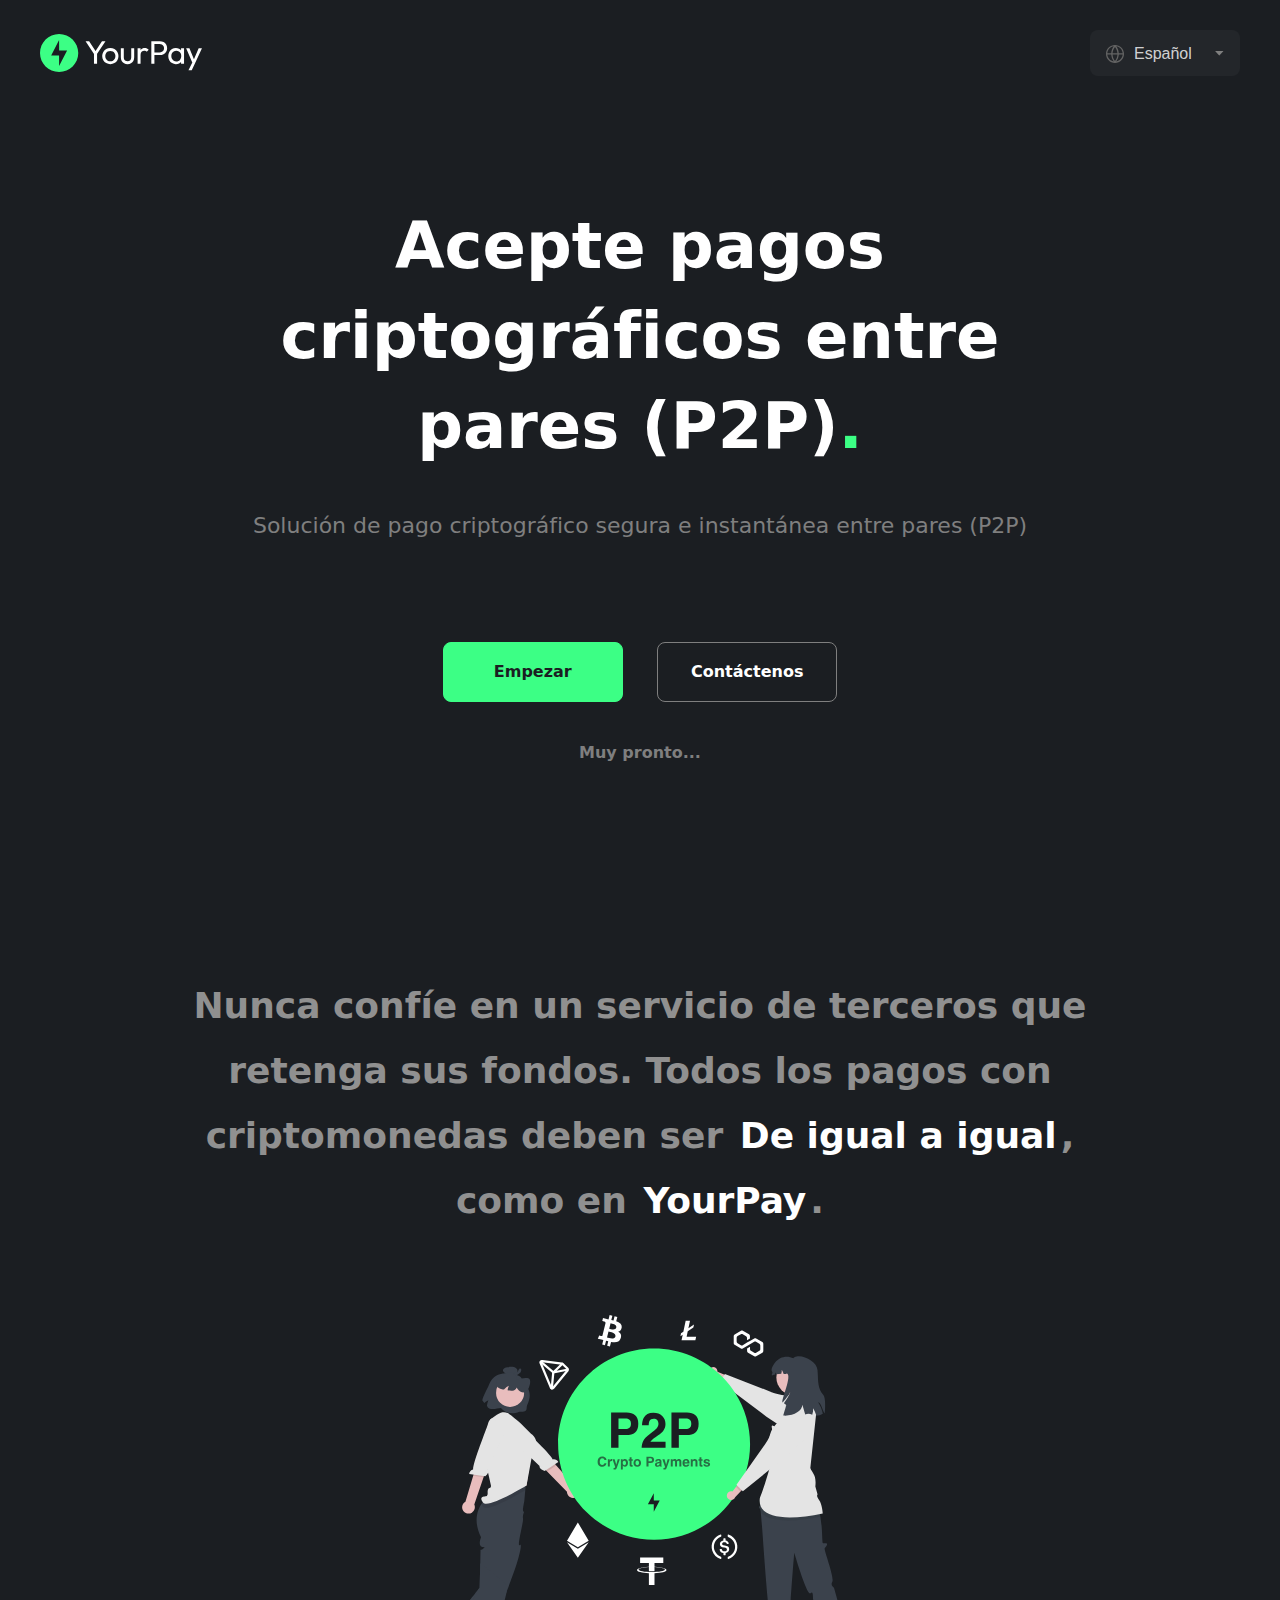
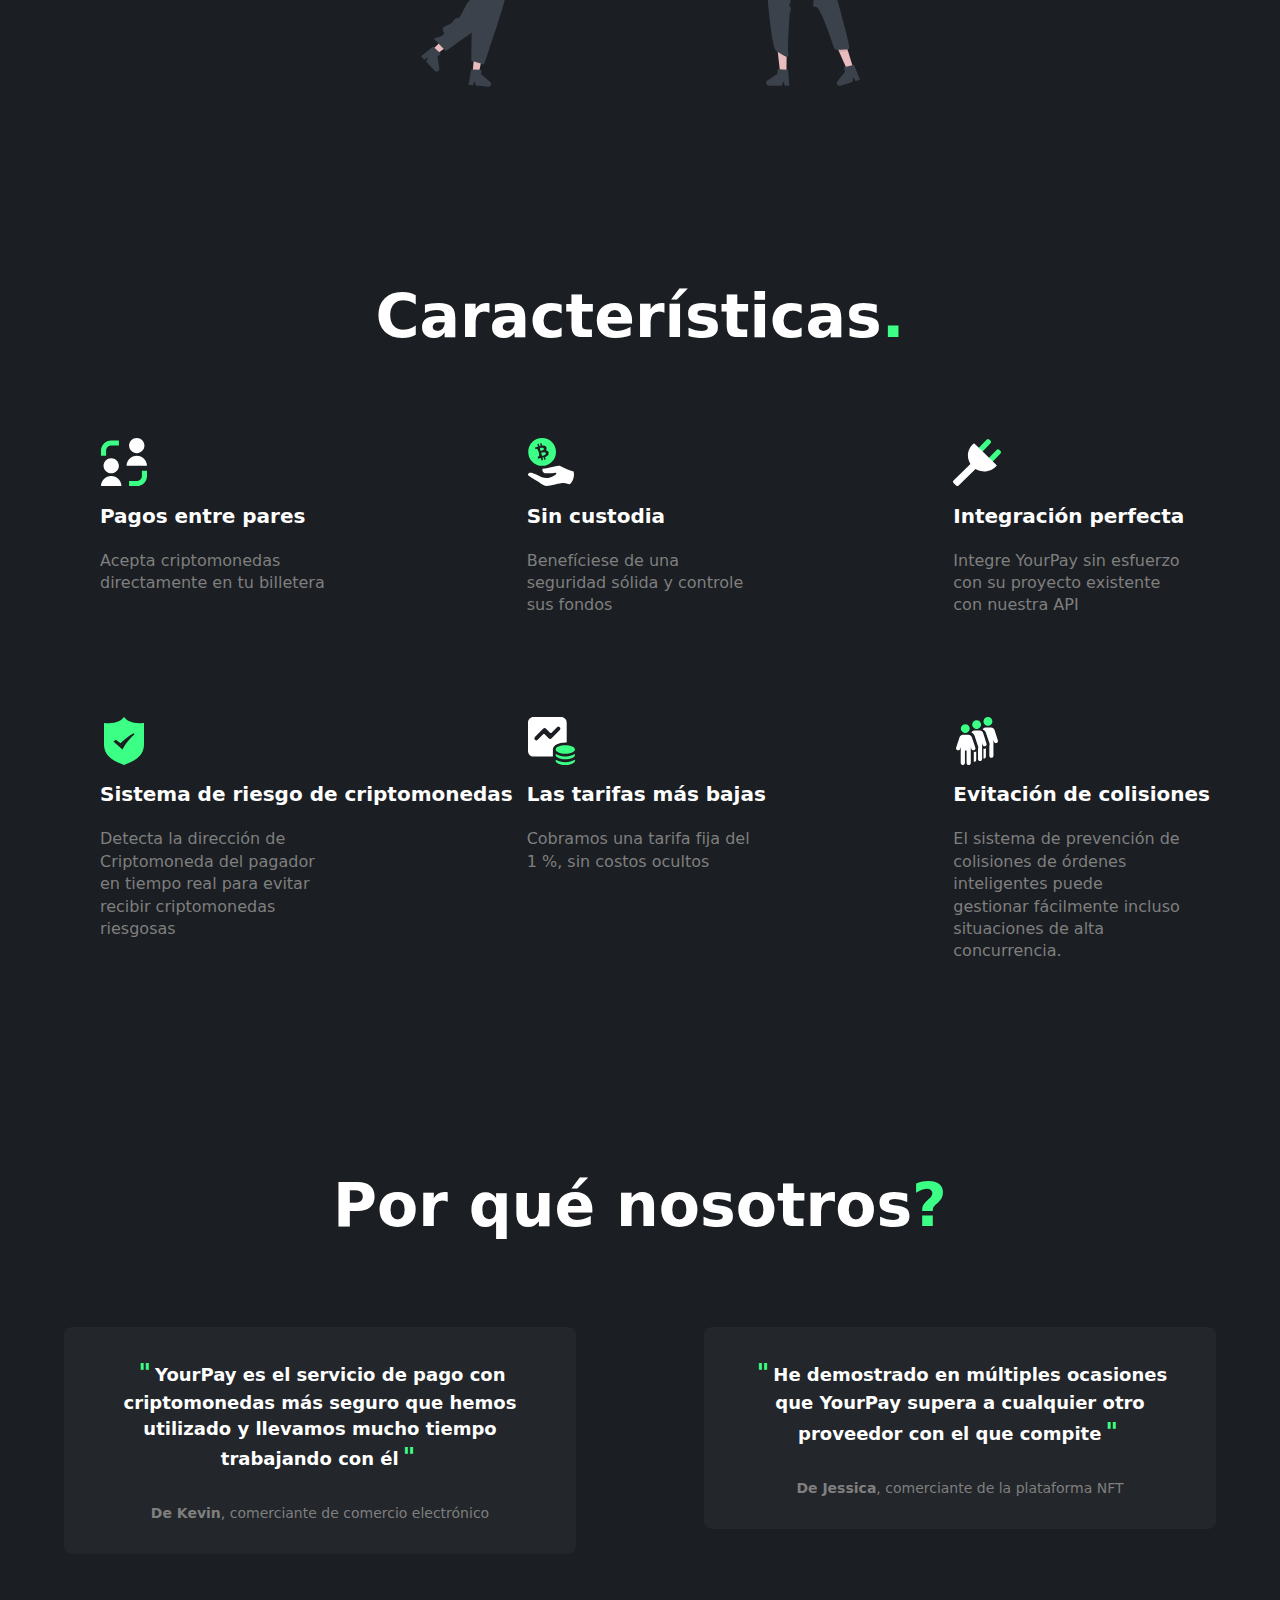
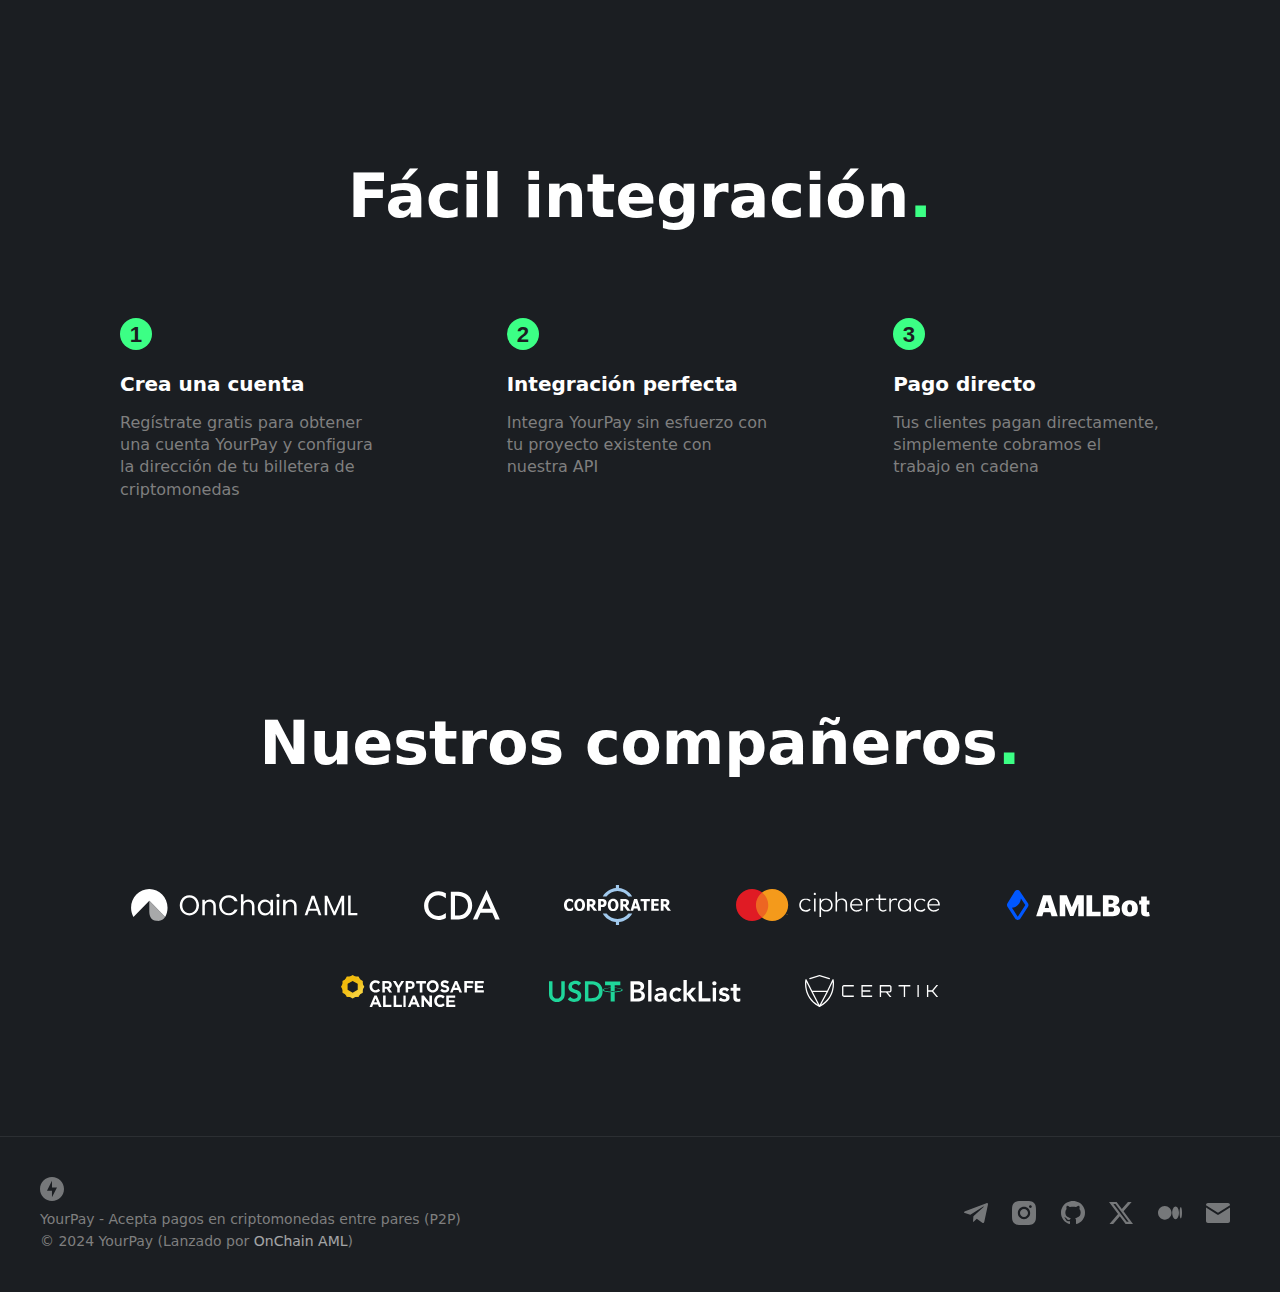
==== commit 7765d0d5: "Add files via upload" ====
--- a/es/index.html
+++ b/es/index.html
@@ -27,7 +27,7 @@
     <meta name="twitter:title" content="YourPay - Acepta pagos en criptomonedas entre pares (P2P)">
     <meta name="twitter:description" content="YourPay es la mejor pasarela de pago de criptomonedas, una solución de pago de criptomonedas Peer-to-Peer (P2P) segura e instantánea.">
 
-    <link rel="shortcut icon" type="image/x-icon" href="../static/img/favicon.png"/>
+    <link rel="shortcut icon" type="image/x-icon" href="../static/img/favicon.svg"/>
     <link rel="stylesheet" href="../static/css/style.css?278634" />
 
 </head>
--- a/static/css/style.css
+++ b/static/css/style.css
@@ -53,38 +53,43 @@
 }
 .header .brand{
   margin-bottom: 120px;
-  animation: fadenum 2s 1;
+}
+.header .brand img{
+  margin-top: 4px;
 }
 
 .language-menus{
   position: absolute;
-  top: 36px;
+  top: 30px;
   right: 40px;
-  animation: fadenum 4s 1;
 }
 .dropbtn {
   background: #23262A url("../img/arrow-bottom.svg") 124px center no-repeat;
-  color: #fff;
+  color: rgba(255,255,255,.8);
   font-size: 16px;
-  width: 156px;
-  height: 48px;
+  text-align: left;
+  padding-left: 44px;
+  width: 150px;
+  height: 46px;
   line-height: 48px;
   border-radius: 8px;
   border: none;
   cursor: pointer;
   position: relative;
+  border: none;
 }
 .icon-language{
-  width: 20px;
-  height: 20px;
+  width: 18px;
+  height: 18px;
   position: absolute;
   background: url("../img/icon-language.svg") no-repeat;
-  background-size: 20px 20px;
-  top: 14px;
-  left: 18px;
+  background-size: 18px 18px;
+  top: 15px;
+  left: 16px;
 }
 .dropbtn:hover,
 .dropbtn:focus {
+  color: #fff;
   background: #2A2E33 url("../img/arrow-bottom.svg") 124px center no-repeat;
 }
 .dropdown {
@@ -95,7 +100,7 @@
   display: none;
   position: absolute;
   right: 0;
-  top: 60px;
+  top: 50px;
   background: #23262A;
   border-radius: 8px;
   min-width: 200px;
@@ -268,7 +273,7 @@
   transition: transform 0.2s linear;
 }
 .whyus .item p{
-  line-height: 1.2;
+/*  line-height: 1.2;*/
   margin-bottom: 30px;
   font-size: 18px;
   font-weight: 600;
@@ -429,7 +434,7 @@
   }
   .slogan h3{
     font-size: 30px;
-    line-height: 1.4;
+    line-height: 1.6;
     padding: 0 80px;
   }
   .slogan img{
@@ -473,7 +478,6 @@
   }
   .header h2{
     font-size: 48px;
-    line-height: 1.2;
   }
   .slogan h3{
     font-size: 24px;
@@ -506,21 +510,15 @@
     right: 20px;
   }
   .dropbtn{
-    width: 136px;
-    height: 46px;
+    width: 140px;
+    height: 44px;
     line-height: 46px;
-    font-size: 14px;
-    background: #23262A url(../img/arrow-bottom.svg) 108px center no-repeat;
+    font-size: 16px;
+    background: #23262A url(../img/arrow-bottom.svg) 114px center no-repeat;
   }
   .dropbtn:hover,
   .dropbtn:focus {
-    background: #2A2E33 url("../img/arrow-bottom.svg") 108px center no-repeat;
-  }
-  .icon-language{
-    width: 16px;
-    height: 16px;
-    background-size: 16px 16px;
-    top: 15px;
+    background: #2A2E33 url("../img/arrow-bottom.svg") 114px center no-repeat;
   }
   .footer .copyright,
   .footer .social{
@@ -677,8 +675,4 @@
     transform: translateY(0);
     opacity: 1;
   }
-}
-@keyframes fadenum{
-   0%{ opacity: 0;}
-   100%{ opacity: 1;}
 }